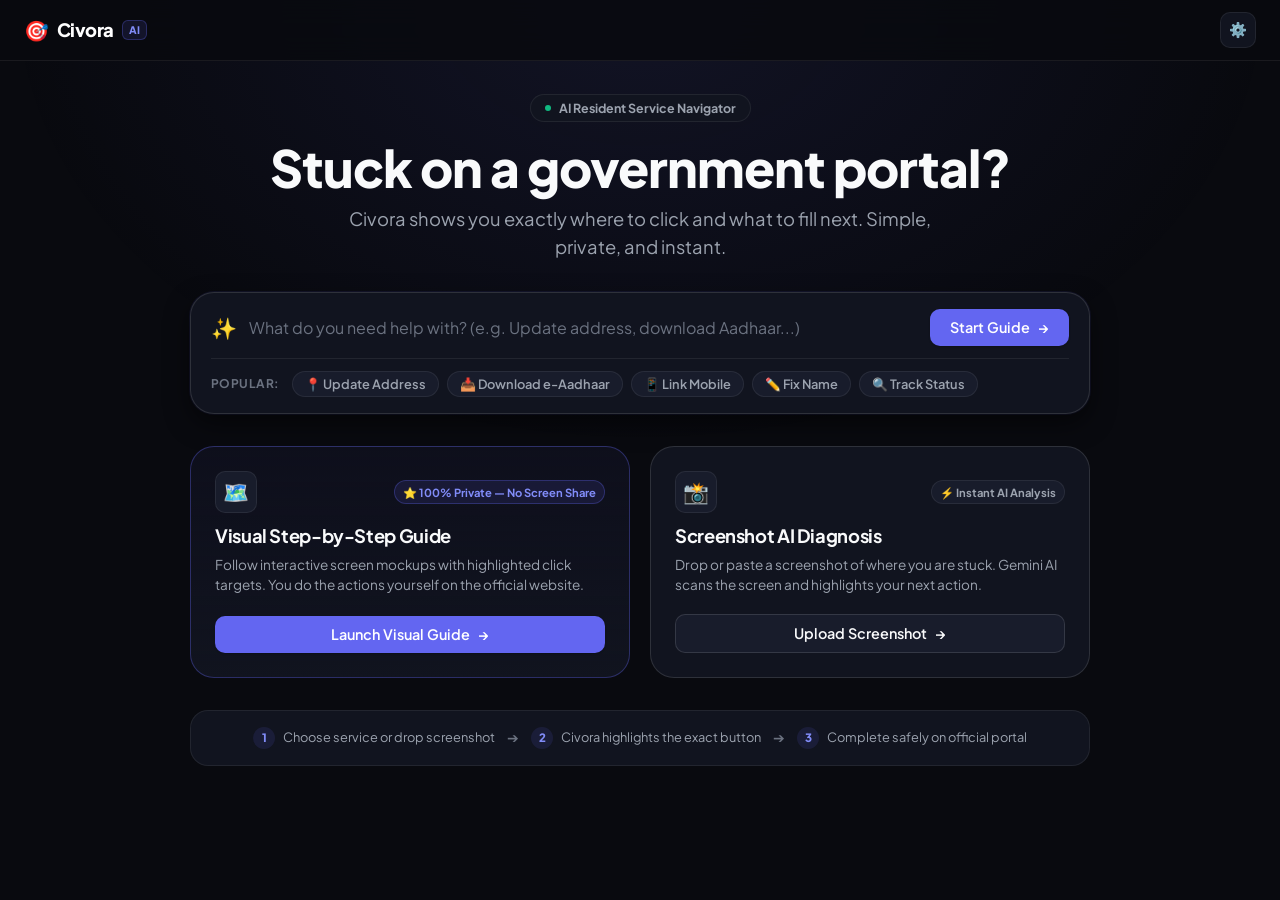
==== index.html @ c3252b47 "feat: Implement action-first AI home experience with zero-scroll launch, prompt search bar, and 3-se" ====
<!DOCTYPE html>
<html lang="en">
<head>
  <meta charset="UTF-8">
  <meta name="viewport" content="width=device-width, initial-scale=1.0, maximum-scale=1.0, user-scalable=no">
  <meta name="description" content="Civora AI — Modern AI assistant that guides you through government portals step-by-step with interactive visual guides and screenshot analysis.">
  <meta name="theme-color" content="#0B0D13">
  <title>Civora AI — Resident Service Navigator</title>
  <link rel="stylesheet" href="index.css">
  <link rel="icon" href="data:image/svg+xml,<svg xmlns='http://www.w3.org/2000/svg' viewBox='0 0 100 100'><text y='.9em' font-size='90'>🎯</text></svg>">
  <link rel="preconnect" href="https://fonts.googleapis.com">
  <link rel="preconnect" href="https://fonts.gstatic.com" crossorigin>
  <link href="https://fonts.googleapis.com/css2?family=Plus+Jakarta+Sans:wght@400;500;600;700;800&family=JetBrains+Mono:wght@400;500&display=swap" rel="stylesheet">
</head>
<body>

  <!-- ===== APP HEADER ===== -->
  <header class="app-header" id="appHeader">
    <div class="header-inner">
      <div class="logo" id="logoHome" style="cursor: pointer;">
        <div class="logo-icon">🎯</div>
        <span class="logo-text">Civora</span>
        <span class="logo-badge">AI</span>
      </div>

      <div class="header-actions">
        <div class="privacy-badge" id="privacyBadge">
          <span class="badge-dot"></span>
          <span>100% Private</span>
        </div>
        <button class="btn btn-ghost btn-sm" id="btnBackToModes" style="display: none;">
          <span>←</span>
          <span class="btn-label">Back</span>
        </button>
        <button class="btn btn-ghost btn-icon" id="btnSettings" title="API Settings">
          ⚙️
        </button>
      </div>
    </div>
  </header>

  <!-- ===== MAIN CONTAINER ===== -->
  <main class="app-main">

    <!-- ===== LANDING / HOME VIEW (Action-Oriented AI Interface) ===== -->
    <section class="landing-section" id="landingSection">
      <div class="hero-container">
        
        <!-- Immediate 3-Second Headline -->
        <div class="hero-badge">
          <span class="badge-dot"></span>
          <span>AI Resident Service Navigator</span>
        </div>

        <h1 class="hero-title">
          Stuck on a government portal?
        </h1>

        <p class="hero-subtitle">
          Civora shows you exactly where to click and what to fill next. Simple, private, and instant.
        </p>

        <!-- Intelligent AI Action Bar -->
        <div class="ai-prompt-box">
          <div class="prompt-input-wrapper">
            <span class="prompt-icon">✨</span>
            <input type="text" id="aiServiceSearchInput" class="ai-search-input" 
                   placeholder="What do you need help with? (e.g. Update address, download Aadhaar...)"
                   autocomplete="off">
            <button class="btn btn-primary" id="btnLaunchSearchGuide">
              <span>Start Guide</span>
              <span>→</span>
            </button>
          </div>

          <!-- Quick Service Chips -->
          <div class="prompt-quick-chips">
            <span class="chips-label">Popular:</span>
            <button class="service-chip" data-workflow="update-address">📍 Update Address</button>
            <button class="service-chip" data-workflow="download-aadhaar">📥 Download e-Aadhaar</button>
            <button class="service-chip" data-workflow="update-mobile">📱 Link Mobile</button>
            <button class="service-chip" data-workflow="update-name">✏️ Fix Name</button>
            <button class="service-chip" data-workflow="check-status">🔍 Track Status</button>
          </div>
        </div>

        <!-- Primary Action Cards (Above The Fold) -->
        <div class="mode-launch-grid">
          <!-- Action 1: Visual Interactive Walkthrough -->
          <div class="mode-card-v1 primary-mode" id="cardVisualMode">
            <div class="mode-card-header">
              <div class="mode-icon-v1">🗺️</div>
              <span class="tag-badge recommended">⭐ 100% Private — No Screen Share</span>
            </div>
            <h3>Visual Step-by-Step Guide</h3>
            <p>
              Follow interactive screen mockups with highlighted click targets. You do the actions yourself on the official website.
            </p>
            <button class="btn btn-primary btn-block">
              <span>Launch Visual Guide</span>
              <span>→</span>
            </button>
          </div>

          <!-- Action 2: Screenshot AI Diagnosis -->
          <div class="mode-card-v1" id="cardScreenshotMode">
            <div class="mode-card-header">
              <div class="mode-icon-v1">📸</div>
              <span class="tag-badge">⚡ Instant AI Analysis</span>
            </div>
            <h3>Screenshot AI Diagnosis</h3>
            <p>
              Drop or paste a screenshot of where you are stuck. Gemini AI scans the screen and highlights your next action.
            </p>
            <button class="btn btn-secondary btn-block">
              <span>Upload Screenshot</span>
              <span>→</span>
            </button>
          </div>
        </div>

        <!-- How Civora Works (3-Second Mental Model) -->
        <div class="mental-model-row">
          <div class="model-step">
            <span class="model-num">1</span>
            <span>Choose service or drop screenshot</span>
          </div>
          <span class="model-arrow">➔</span>
          <div class="model-step">
            <span class="model-num">2</span>
            <span>Civora highlights the exact button</span>
          </div>
          <span class="model-arrow">➔</span>
          <div class="model-step">
            <span class="model-num">3</span>
            <span>Complete safely on official portal</span>
          </div>
        </div>

      </div>
    </section>

    <!-- ===== MODE SELECTION (FALLBACK / ALTERNATIVE VIEW) ===== -->
    <section class="mode-selection" id="modeSelection">
      <div class="section-container">
        <div class="section-header">
          <h2>Choose Guidance Mode</h2>
          <p>Select how you want Civora to assist you</p>
        </div>
        <div class="mode-launch-grid">
          <div class="mode-card-v1 primary-mode" id="cardVisualModeAlt">
            <div class="mode-card-header">
              <div class="mode-icon-v1">🗺️</div>
              <span class="tag-badge recommended">⭐ 100% Private</span>
            </div>
            <h3>Visual Step-by-Step Guide</h3>
            <p>Simulated screens showing exact click locations. 100% private with zero browser permissions.</p>
            <button class="btn btn-primary btn-block">Start Visual Guide →</button>
          </div>
          <div class="mode-card-v1" id="cardScreenshotModeAlt">
            <div class="mode-card-header">
              <div class="mode-icon-v1">📸</div>
              <span class="tag-badge">⚡ AI Powered</span>
            </div>
            <h3>Screenshot Guide</h3>
            <p>Upload a screenshot and get instant AI directions.</p>
            <button class="btn btn-secondary btn-block">Upload Screenshot →</button>
          </div>
        </div>
      </div>
    </section>

    <!-- ===== VISUAL GUIDE WORKSPACE (100% Private, Zero Permissions) ===== -->
    <section class="workspace visual-workspace" id="visualModeWorkspace">
      <div class="workspace-container">
        
        <!-- Top Toolbar -->
        <div class="workspace-toolbar">
          <div class="toolbar-left">
            <h2 class="workspace-title" id="visualPanelTitle">Aadhaar Address Update</h2>
            <span class="step-pill" id="visualStepBadge">Step 1 of 5</span>
          </div>
          <div class="toolbar-right">
            <a href="https://myaadhaar.uidai.gov.in" target="_blank" rel="noopener" class="btn btn-sm btn-ghost" id="btnOpenOfficialPortal">
              <span>🌐</span>
              <span>Open Portal in New Tab</span>
              <span>↗</span>
            </a>
            <button class="btn btn-sm btn-secondary" id="btnPopoutVisualGuide" title="Open floating side-by-side window">
              <span>🪟</span>
              <span>Floating Popup</span>
            </button>
          </div>
        </div>

        <!-- Main Workspace Grid -->
        <div class="visual-grid">
          <!-- Left: High-Contrast Visual Screen Mockup -->
          <div class="mockup-container-card">
            <div class="mockup-header-bar">
              <span class="browser-dot red"></span>
              <span class="browser-dot yellow"></span>
              <span class="browser-dot green"></span>
              <span class="mockup-url" id="mockupUrlText">myaadhaar.uidai.gov.in</span>
            </div>
            <div class="mockup-viewport" id="visualMockupContainer">
              <!-- Populated dynamically by MockupRenderer -->
            </div>
          </div>

          <!-- Right: Action Card & Step Checklist -->
          <div class="control-sidebar">
            <div class="action-card-v1">
              <div class="action-card-header">
                <span class="action-tag">ACTION REQUIRED</span>
                <span class="step-time" id="visualTimeBadge">~5 min</span>
              </div>

              <h3 class="action-title" id="visualStepTitle">Landing on Portal</h3>
              <p class="action-desc" id="visualStepDesc">Follow the highlighted button on the simulated screen.</p>

              <div class="instruction-box-v1">
                <div class="instruction-icon-v1" id="visualActionIcon">👆</div>
                <div class="instruction-body">
                  <span class="instruction-caption">What to do on official portal:</span>
                  <div class="instruction-text-v1" id="visualInstructionText">Click on "Update Address"</div>
                </div>
              </div>

              <div class="tip-box-v1" id="visualTipBox">
                <span class="tip-icon">💡</span>
                <span id="visualTipText">Accepted proof documents include Passport, Electricity bill, or Bank Passbook.</span>
              </div>

              <!-- Navigation Controls -->
              <div class="nav-button-row">
                <button class="btn btn-ghost" id="btnVisualPrevStep" style="flex: 1;">
                  <span>←</span>
                  <span>Previous</span>
                </button>
                <button class="btn btn-primary" id="btnVisualNextStep" style="flex: 1.5;">
                  <span>Next Step</span>
                  <span>→</span>
                </button>
              </div>
            </div>

            <!-- Steps Checklist -->
            <div class="steps-progress-card">
              <div class="progress-bar-container">
                <div class="progress-bar-track">
                  <div class="progress-bar-fill" id="visualProgressFill" style="width: 20%;"></div>
                </div>
                <span class="progress-percent" id="visualProgressPercent">20%</span>
              </div>
              <ul class="steps-checklist" id="visualStepList">
                <!-- Populated dynamically -->
              </ul>
            </div>
          </div>
        </div>
      </div>
    </section>

    <!-- ===== SCREENSHOT MODE WORKSPACE ===== -->
    <section class="workspace" id="screenshotModeWorkspace">
      <div class="workspace-container">
        <div class="workspace-toolbar">
          <div class="toolbar-left">
            <h2 class="workspace-title">Screenshot AI Guide</h2>
            <span class="step-pill">Gemini 3.6 Vision</span>
          </div>
          <div class="toolbar-right">
            <button class="btn btn-sm btn-ghost" id="btnNewScreenshot" style="display: none;">
              📸 Upload Another
            </button>
          </div>
        </div>

        <div class="screenshot-grid">
          <!-- Left: Screen / Upload Area -->
          <div class="screenshot-display-card">
            <div class="upload-zone" id="ssUploadZone">
              <div class="upload-area" id="ssUploadArea">
                <div class="upload-icon-v1">📸</div>
                <h3>Drop your screenshot here</h3>
                <p>Drag and drop an image, or click to browse.<br>You can also press <kbd>Ctrl+V</kbd> to paste directly.</p>
                <button class="btn btn-secondary btn-sm" style="margin-top: var(--space-3);">
                  Select File from Computer
                </button>
              </div>
            </div>

            <!-- Uploaded preview -->
            <img class="screen-image" id="ssScreenImage" alt="Uploaded screenshot">

            <!-- Analyzing overlay -->
            <div class="analyzing-overlay" id="ssAnalyzing">
              <div class="analyzing-content">
                <div class="spinner-clean"></div>
                <div class="analyzing-text">AI is analyzing your screen...</div>
              </div>
            </div>

            <div class="screenshot-action-footer" id="ssActions" style="display: none;">
              <button class="btn btn-primary" id="btnReanalyze">
                <span>🔍</span>
                <span>Analyze Again</span>
              </button>
              <button class="btn btn-ghost" id="btnClearScreenshot">
                <span>🗑️</span>
                <span>Clear Image</span>
              </button>
            </div>
          </div>

          <!-- Right: AI Guidance Output -->
          <div class="control-sidebar">
            <div class="action-card-v1" id="ssGuidanceCard">
              <div class="empty-guidance">
                <div class="empty-icon-v1">🎯</div>
                <h4>Waiting for screenshot</h4>
                <p>Upload or paste an image from the portal to receive instant directions.</p>
              </div>
            </div>
          </div>
        </div>
      </div>
    </section>

    <!-- ===== LIVE MODE (POWER USER WORKSPACE) ===== -->
    <section class="workspace" id="liveModeWorkspace">
      <div class="workspace-container">
        <div class="workspace-toolbar">
          <div class="toolbar-left">
            <span class="status-dot active"></span>
            <h2 class="workspace-title">Live Screen Sharing</h2>
          </div>
          <div class="toolbar-right">
            <button class="btn btn-sm btn-ghost" id="btnAnalyzeNow">🔍 Analyze Frame</button>
            <button class="btn btn-sm btn-danger" id="btnStopCapture">🛑 Stop</button>
          </div>
        </div>
        <div class="live-screen-container">
          <canvas class="live-canvas-full" id="liveCanvas"></canvas>
          <div class="live-placeholder-full" id="livePlaceholder">
            <div class="placeholder-content">
              <div class="placeholder-icon-lg">📱</div>
              <h2>Share your screen to begin</h2>
              <p>Civora will track your progress on the government portal in real time.</p>
              <button class="btn btn-primary btn-lg" id="btnStartCapture">
                <span>Share Screen</span>
              </button>
            </div>
          </div>
        </div>
      </div>
    </section>

  </main>

  <!-- ===== SETTINGS MODAL ===== -->
  <div class="modal-overlay" id="settingsModal">
    <div class="modal-clean">
      <div class="modal-header">
        <h3>⚙️ Settings</h3>
        <button class="modal-close" id="btnCloseSettings">✕</button>
      </div>
      <div class="modal-body">
        <div class="settings-group">
          <label class="settings-label" for="apiKeyInput">Gemini API Key</label>
          <input type="password" class="settings-input" id="apiKeyInput" 
                 placeholder="Enter Google Gemini API key" 
                 autocomplete="off">
          <p class="settings-hint">
            Stored locally in your browser. Get a free API key from <a href="https://aistudio.google.com/apikey" target="_blank" rel="noopener">Google AI Studio</a>.
          </p>
        </div>
        <div class="settings-group">
          <label class="settings-label">Privacy & Data Handling</label>
          <p class="settings-hint">
            Civora operates on a privacy-first architecture. All visual mockups and guides run 100% client-side with zero data transmission.
          </p>
        </div>
      </div>
      <div class="modal-footer">
        <button class="btn btn-ghost" id="btnCancelSettings">Cancel</button>
        <button class="btn btn-primary" id="btnSaveSettings">Save Settings</button>
      </div>
    </div>
  </div>

  <!-- ===== CONSENT MODAL ===== -->
  <div class="modal-overlay" id="consentModal">
    <div class="modal-clean">
      <div class="modal-header">
        <h3>🔒 Screen Sharing Permission</h3>
        <button class="modal-close" id="btnCloseConsent">✕</button>
      </div>
      <div class="modal-body" id="consentModalBody"></div>
      <div class="modal-footer">
        <button class="btn btn-ghost" id="btnDenyConsent">Cancel</button>
        <button class="btn btn-primary" id="btnGrantConsent">I Understand, Continue</button>
      </div>
    </div>
  </div>

  <!-- Toast Notification Container -->
  <div class="toast-container" id="toastContainer"></div>

  <!-- Hidden File Input -->
  <input type="file" id="fileInput" accept="image/*" style="display: none;">

  <script type="module" src="app.js"></script>
</body>
</html>
---- index.css ----
/* ============================================================
   CIVORA AI — V1 CLEAN MODERN DESIGN SYSTEM
   Professional, fast, lightweight & mobile-optimized
   ============================================================ */

:root {
  /* Colors */
  --bg-app: #090A0F;
  --bg-surface: #11141F;
  --bg-surface-elevated: #181C2B;
  --bg-surface-hover: #1E2337;
  
  --border-subtle: rgba(255, 255, 255, 0.07);
  --border-default: rgba(255, 255, 255, 0.12);
  --border-strong: rgba(255, 255, 255, 0.2);

  --primary: #6366F1;
  --primary-hover: #4F46E5;
  --primary-light: #818CF8;
  --primary-subtle: rgba(99, 102, 241, 0.12);

  --accent: #38BDF8;
  --accent-subtle: rgba(56, 189, 248, 0.12);

  --success: #10B981;
  --success-subtle: rgba(16, 185, 129, 0.12);
  --warning: #F59E0B;
  --danger: #EF4444;

  --text-primary: #F9FAFB;
  --text-secondary: #9CA3AF;
  --text-tertiary: #6B7280;

  /* Typography */
  --font-sans: 'Plus Jakarta Sans', -apple-system, BlinkMacSystemFont, 'Segoe UI', Roboto, sans-serif;
  --font-mono: 'JetBrains Mono', monospace;

  /* Spacing */
  --space-1: 0.25rem;
  --space-2: 0.5rem;
  --space-3: 0.75rem;
  --space-4: 1rem;
  --space-5: 1.25rem;
  --space-6: 1.5rem;
  --space-8: 2rem;
  --space-10: 2.5rem;
  --space-12: 3rem;
  --space-16: 4rem;

  /* Radii */
  --radius-sm: 6px;
  --radius-md: 10px;
  --radius-lg: 14px;
  --radius-xl: 18px;
  --radius-2xl: 24px;
  --radius-full: 9999px;

  /* Shadows */
  --shadow-sm: 0 1px 2px rgba(0, 0, 0, 0.3);
  --shadow-md: 0 4px 12px rgba(0, 0, 0, 0.4);
  --shadow-lg: 0 10px 25px rgba(0, 0, 0, 0.5);
  --shadow-xl: 0 20px 40px rgba(0, 0, 0, 0.6);

  /* Transitions */
  --transition-fast: 0.15s ease;
  --transition-base: 0.2s cubic-bezier(0.2, 0.8, 0.2, 1);
}

/* Base Reset */
*, *::before, *::after {
  margin: 0;
  padding: 0;
  box-sizing: border-box;
}

html {
  font-size: 16px;
  scroll-behavior: smooth;
  background-color: var(--bg-app);
}

body {
  font-family: var(--font-sans);
  background-color: var(--bg-app);
  color: var(--text-primary);
  line-height: 1.5;
  -webkit-font-smoothing: antialiased;
  min-height: 100vh;
  display: flex;
  flex-direction: column;
  overflow-x: hidden;
}

/* Subtle background illumination (non-intrusive) */
body::before {
  content: '';
  position: fixed;
  top: 0;
  left: 50%;
  transform: translateX(-50%);
  width: 100vw;
  height: 450px;
  background: radial-gradient(ellipse at 50% 0%, rgba(99, 102, 241, 0.1) 0%, transparent 70%);
  pointer-events: none;
  z-index: 0;
}

/* Typography Utilities */
h1, h2, h3, h4 {
  font-weight: 700;
  color: var(--text-primary);
  line-height: 1.2;
  letter-spacing: -0.02em;
}

.gradient-text {
  background: linear-gradient(135deg, #FFFFFF 0%, #A5B4FC 100%);
  -webkit-background-clip: text;
  -webkit-text-fill-color: transparent;
}

/* ===== APP HEADER ===== */
.app-header {
  position: sticky;
  top: 0;
  z-index: 100;
  background: rgba(9, 10, 15, 0.85);
  backdrop-filter: blur(16px);
  -webkit-backdrop-filter: blur(16px);
  border-bottom: 1px solid var(--border-subtle);
  padding: var(--space-3) var(--space-6);
}

.header-inner {
  max-width: 1300px;
  margin: 0 auto;
  display: flex;
  align-items: center;
  justify-content: space-between;
}

.logo {
  display: flex;
  align-items: center;
  gap: var(--space-2);
  user-select: none;
}

.logo-icon {
  font-size: 1.25rem;
}

.logo-text {
  font-size: 1.15rem;
  font-weight: 800;
  letter-spacing: -0.03em;
  color: #FFFFFF;
}

.logo-badge {
  font-size: 0.65rem;
  font-weight: 800;
  background: var(--primary-subtle);
  color: var(--primary-light);
  border: 1px solid rgba(99, 102, 241, 0.3);
  padding: 1px 6px;
  border-radius: var(--radius-sm);
  text-transform: uppercase;
}

.header-actions {
  display: flex;
  align-items: center;
  gap: var(--space-3);
}

.privacy-badge {
  display: inline-flex;
  align-items: center;
  gap: 6px;
  font-size: 0.75rem;
  font-weight: 600;
  color: var(--text-secondary);
  background: var(--bg-surface);
  border: 1px solid var(--border-subtle);
  padding: 4px 10px;
  border-radius: var(--radius-full);
}

.badge-dot {
  width: 6px;
  height: 6px;
  border-radius: 50%;
  background: var(--success);
}

/* ===== BUTTONS ===== */
.btn {
  display: inline-flex;
  align-items: center;
  justify-content: center;
  gap: var(--space-2);
  padding: 0.6rem 1.25rem;
  border-radius: var(--radius-md);
  font-family: var(--font-sans);
  font-size: 0.9rem;
  font-weight: 600;
  cursor: pointer;
  border: none;
  transition: all var(--transition-fast);
  text-decoration: none;
  line-height: 1.2;
}

.btn-primary {
  background: var(--primary);
  color: #FFFFFF;
  box-shadow: 0 1px 2px rgba(0,0,0,0.2);
}

.btn-primary:hover {
  background: var(--primary-hover);
  transform: translateY(-1px);
}

.btn-secondary {
  background: var(--bg-surface-elevated);
  border: 1px solid var(--border-default);
  color: var(--text-primary);
}

.btn-secondary:hover {
  background: var(--bg-surface-hover);
  border-color: var(--border-strong);
}

.btn-ghost {
  background: transparent;
  color: var(--text-secondary);
  border: 1px solid transparent;
}

.btn-ghost:hover {
  background: var(--bg-surface);
  color: var(--text-primary);
  border-color: var(--border-subtle);
}

.btn-sm {
  padding: 0.4rem 0.85rem;
  font-size: 0.8rem;
}

.btn-lg {
  padding: 0.85rem 1.75rem;
  font-size: 1rem;
  border-radius: var(--radius-lg);
}

.btn-block {
  width: 100%;
}

.btn-icon {
  width: 36px;
  height: 36px;
  padding: 0;
  border-radius: var(--radius-md);
  background: var(--bg-surface);
  border: 1px solid var(--border-subtle);
}

/* ===== MAIN CONTAINER ===== */
.app-main {
  flex: 1;
  position: relative;
  z-index: 1;
}

/* ===== LANDING SECTION (ACTION-FIRST AI INTERFACE) ===== */
.landing-section {
  padding: var(--space-8) var(--space-6) var(--space-12);
}

.hero-container {
  max-width: 900px;
  margin: 0 auto;
  text-align: center;
}

.hero-badge {
  display: inline-flex;
  align-items: center;
  gap: var(--space-2);
  padding: 4px 14px;
  background: var(--bg-surface);
  border: 1px solid var(--border-subtle);
  border-radius: var(--radius-full);
  font-size: 0.78rem;
  font-weight: 700;
  color: var(--text-secondary);
  margin-bottom: var(--space-4);
}

.hero-title {
  font-size: clamp(2rem, 4.5vw, 3.2rem);
  font-weight: 800;
  line-height: 1.15;
  margin-bottom: var(--space-2);
}

.hero-subtitle {
  font-size: clamp(0.95rem, 1.6vw, 1.15rem);
  color: var(--text-secondary);
  max-width: 620px;
  margin: 0 auto var(--space-8);
  line-height: 1.5;
}

/* ===== AI PROMPT / ACTION SEARCH BAR ===== */
.ai-prompt-box {
  background: var(--bg-surface);
  border: 1px solid var(--border-default);
  border-radius: var(--radius-2xl);
  padding: var(--space-4) var(--space-5);
  margin-bottom: var(--space-8);
  box-shadow: var(--shadow-lg), 0 0 0 1px rgba(99, 102, 241, 0.1);
  text-align: left;
  transition: all var(--transition-fast);
}

.ai-prompt-box:focus-within {
  border-color: var(--primary);
  box-shadow: var(--shadow-lg), 0 0 0 3px rgba(99, 102, 241, 0.2);
}

.prompt-input-wrapper {
  display: flex;
  align-items: center;
  gap: var(--space-3);
  padding-bottom: var(--space-3);
  border-bottom: 1px solid var(--border-subtle);
}

.prompt-icon {
  font-size: 1.3rem;
}

.ai-search-input {
  flex: 1;
  background: transparent;
  border: none;
  color: var(--text-primary);
  font-family: var(--font-sans);
  font-size: 1rem;
  font-weight: 500;
  outline: none;
}

.ai-search-input::placeholder {
  color: var(--text-tertiary);
  font-weight: 400;
}

.prompt-quick-chips {
  display: flex;
  align-items: center;
  gap: var(--space-2);
  flex-wrap: wrap;
  padding-top: var(--space-3);
}

.chips-label {
  font-size: 0.75rem;
  font-weight: 700;
  color: var(--text-tertiary);
  text-transform: uppercase;
  letter-spacing: 0.04em;
  margin-right: 4px;
}

.service-chip {
  background: var(--bg-surface-elevated);
  border: 1px solid var(--border-subtle);
  border-radius: var(--radius-full);
  color: var(--text-secondary);
  font-family: var(--font-sans);
  font-size: 0.8rem;
  font-weight: 600;
  padding: 4px 12px;
  cursor: pointer;
  transition: all var(--transition-fast);
}

.service-chip:hover {
  background: var(--bg-surface-hover);
  border-color: var(--border-strong);
  color: var(--text-primary);
  transform: translateY(-1px);
}

/* Primary Action Cards */
.mode-launch-grid {
  display: grid;
  grid-template-columns: repeat(auto-fit, minmax(300px, 1fr));
  gap: var(--space-5);
  text-align: left;
  margin-bottom: var(--space-8);
}

.mode-card-v1 {
  background: var(--bg-surface);
  border: 1px solid var(--border-default);
  border-radius: var(--radius-2xl);
  padding: var(--space-6);
  display: flex;
  flex-direction: column;
  transition: all var(--transition-base);
}

.mode-card-v1:hover {
  background: var(--bg-surface-elevated);
  border-color: var(--border-strong);
  transform: translateY(-2px);
  box-shadow: var(--shadow-lg);
}

.mode-card-v1.primary-mode {
  border-color: rgba(99, 102, 241, 0.35);
  background: linear-gradient(180deg, rgba(99, 102, 241, 0.06) 0%, var(--bg-surface) 100%);
}

.mode-card-v1.primary-mode:hover {
  border-color: var(--primary);
}

.mode-card-header {
  display: flex;
  align-items: center;
  justify-content: space-between;
  margin-bottom: var(--space-3);
}

.mode-icon-v1 {
  width: 42px;
  height: 42px;
  border-radius: var(--radius-md);
  background: var(--bg-surface-elevated);
  border: 1px solid var(--border-subtle);
  display: flex;
  align-items: center;
  justify-content: center;
  font-size: 1.3rem;
}

.tag-badge {
  font-size: 0.7rem;
  font-weight: 700;
  padding: 3px 8px;
  border-radius: var(--radius-full);
  background: var(--bg-surface-elevated);
  border: 1px solid var(--border-subtle);
  color: var(--text-secondary);
}

.tag-badge.recommended {
  background: var(--primary-subtle);
  border-color: rgba(99, 102, 241, 0.3);
  color: var(--primary-light);
}

.mode-card-v1 h3 {
  font-size: 1.15rem;
  margin-bottom: var(--space-2);
}

.mode-card-v1 p {
  font-size: 0.85rem;
  color: var(--text-secondary);
  line-height: 1.45;
  margin-bottom: var(--space-5);
  flex: 1;
}

/* 3-Second Mental Model Row */
.mental-model-row {
  display: flex;
  align-items: center;
  justify-content: center;
  gap: var(--space-3);
  padding: var(--space-4) var(--space-6);
  background: var(--bg-surface);
  border: 1px solid var(--border-subtle);
  border-radius: var(--radius-xl);
  font-size: 0.8rem;
  color: var(--text-secondary);
  flex-wrap: wrap;
}

.model-step {
  display: flex;
  align-items: center;
  gap: 8px;
}

.model-num {
  width: 22px;
  height: 22px;
  border-radius: 50%;
  background: var(--primary-subtle);
  color: var(--primary-light);
  font-weight: 800;
  font-size: 0.72rem;
  display: flex;
  align-items: center;
  justify-content: center;
}

.model-arrow {
  color: var(--text-tertiary);
  font-size: 0.85rem;
}
  font-weight: 600;
  padding: 6px 14px;
  cursor: pointer;
  transition: all var(--transition-fast);
}

.service-chip:hover {
  background: var(--bg-surface-hover);
  border-color: var(--border-strong);
  color: var(--text-primary);
  transform: translateY(-1px);
}

/* Simple 3-Step Flow */
.simple-steps-banner {
  display: flex;
  align-items: center;
  justify-content: center;
  gap: var(--space-6);
  padding: var(--space-6) var(--space-8);
  background: var(--bg-surface);
  border: 1px solid var(--border-subtle);
  border-radius: var(--radius-xl);
  max-width: 820px;
  margin: 0 auto;
}

.step-item-simple {
  display: flex;
  align-items: center;
  gap: var(--space-3);
  text-align: left;
}

.step-num-simple {
  width: 28px;
  height: 28px;
  border-radius: 50%;
  background: var(--primary-subtle);
  color: var(--primary-light);
  font-weight: 800;
  font-size: 0.8rem;
  display: flex;
  align-items: center;
  justify-content: center;
}

.step-item-simple strong {
  display: block;
  font-size: 0.85rem;
  color: var(--text-primary);
}

.step-item-simple p {
  font-size: 0.75rem;
  color: var(--text-tertiary);
}

.step-arrow-simple {
  color: var(--text-tertiary);
  font-size: 1rem;
}

/* ===== MODE SELECTION SECTION ===== */
.mode-selection {
  display: none;
  padding: var(--space-8) var(--space-6) var(--space-16);
}

.mode-selection.active {
  display: block;
}

.section-container {
  max-width: 960px;
  margin: 0 auto;
}

.section-header {
  text-align: center;
  margin-bottom: var(--space-8);
}

/* ===== WORKSPACES ===== */
.workspace {
  display: none;
  padding: var(--space-6);
  min-height: calc(100vh - 70px);
}

.workspace.active {
  display: block;
}

.workspace-container {
  max-width: 1400px;
  margin: 0 auto;
}

/* Workspace Toolbar */
.workspace-toolbar {
  display: flex;
  align-items: center;
  justify-content: space-between;
  padding: var(--space-4) var(--space-6);
  background: var(--bg-surface);
  border: 1px solid var(--border-default);
  border-radius: var(--radius-xl);
  margin-bottom: var(--space-6);
}

.toolbar-left {
  display: flex;
  align-items: center;
  gap: var(--space-3);
}

.workspace-title {
  font-size: 1.15rem;
  font-weight: 700;
}

.step-pill {
  font-size: 0.75rem;
  font-weight: 700;
  padding: 3px 10px;
  background: var(--primary-subtle);
  color: var(--primary-light);
  border-radius: var(--radius-full);
}

.toolbar-right {
  display: flex;
  align-items: center;
  gap: var(--space-2);
}

/* Visual Guide Grid */
.visual-grid, .screenshot-grid {
  display: grid;
  grid-template-columns: 1fr 380px;
  gap: var(--space-6);
  align-items: start;
}

/* Simulated Browser Card */
.mockup-container-card {
  background: var(--bg-surface);
  border: 1px solid var(--border-default);
  border-radius: var(--radius-2xl);
  overflow: hidden;
  box-shadow: var(--shadow-lg);
}

.mockup-header-bar {
  display: flex;
  align-items: center;
  gap: 8px;
  padding: 10px 16px;
  background: #06070B;
  border-bottom: 1px solid var(--border-subtle);
}

.browser-dot {
  width: 10px;
  height: 10px;
  border-radius: 50%;
}

.browser-dot.red { background: #FF5F56; }
.browser-dot.yellow { background: #FFBD2E; }
.browser-dot.green { background: #27C93F; }

.mockup-url {
  font-family: var(--font-mono);
  font-size: 0.75rem;
  color: var(--text-tertiary);
  margin-left: 8px;
}

.mockup-viewport {
  padding: var(--space-6);
  min-height: 480px;
  background: #FAFAFD;
  color: #111827;
}

/* Control Sidebar */
.control-sidebar {
  display: flex;
  flex-direction: column;
  gap: var(--space-4);
}

.action-card-v1 {
  background: var(--bg-surface);
  border: 1px solid var(--border-default);
  border-radius: var(--radius-2xl);
  padding: var(--space-6);
}

.action-card-header {
  display: flex;
  align-items: center;
  justify-content: space-between;
  margin-bottom: var(--space-3);
}

.action-tag {
  font-size: 0.7rem;
  font-weight: 800;
  color: var(--primary-light);
  letter-spacing: 0.05em;
}

.step-time {
  font-size: 0.75rem;
  color: var(--text-tertiary);
}

.action-title {
  font-size: 1.25rem;
  font-weight: 800;
  margin-bottom: var(--space-1);
}

.action-desc {
  font-size: 0.85rem;
  color: var(--text-secondary);
  line-height: 1.5;
  margin-bottom: var(--space-5);
}

.instruction-box-v1 {
  display: flex;
  align-items: flex-start;
  gap: var(--space-3);
  padding: var(--space-4);
  background: var(--primary-subtle);
  border: 1px solid rgba(99, 102, 241, 0.25);
  border-radius: var(--radius-lg);
  margin-bottom: var(--space-4);
}

.instruction-icon-v1 {
  font-size: 1.4rem;
  flex-shrink: 0;
}

.instruction-caption {
  font-size: 0.7rem;
  font-weight: 700;
  color: var(--primary-light);
  text-transform: uppercase;
  display: block;
}

.instruction-text-v1 {
  font-size: 0.95rem;
  font-weight: 700;
  color: var(--text-primary);
  line-height: 1.4;
}

.tip-box-v1 {
  display: flex;
  align-items: flex-start;
  gap: 8px;
  padding: 10px 12px;
  background: var(--bg-surface-elevated);
  border-radius: var(--radius-md);
  font-size: 0.8rem;
  color: var(--text-secondary);
  margin-bottom: var(--space-6);
  line-height: 1.4;
}

.nav-button-row {
  display: flex;
  gap: var(--space-3);
}

/* Steps Checklist */
.steps-progress-card {
  background: var(--bg-surface);
  border: 1px solid var(--border-subtle);
  border-radius: var(--radius-2xl);
  padding: var(--space-6);
}

.progress-bar-container {
  display: flex;
  align-items: center;
  gap: var(--space-3);
  margin-bottom: var(--space-4);
}

.progress-bar-track {
  flex: 1;
  height: 6px;
  background: var(--bg-surface-elevated);
  border-radius: var(--radius-full);
  overflow: hidden;
}

.progress-bar-fill {
  height: 100%;
  background: var(--primary);
  border-radius: var(--radius-full);
  transition: width var(--transition-base);
}

.progress-percent {
  font-size: 0.8rem;
  font-weight: 700;
  font-family: var(--font-mono);
  color: var(--text-secondary);
}

.steps-checklist {
  list-style: none;
  display: flex;
  flex-direction: column;
  gap: 8px;
}

.step-item {
  display: flex;
  align-items: center;
  gap: 10px;
  font-size: 0.85rem;
  color: var(--text-secondary);
  padding: 6px 10px;
  border-radius: var(--radius-md);
  transition: background var(--transition-fast);
}

.step-item:hover {
  background: var(--bg-surface-elevated);
  color: var(--text-primary);
}

.step-item.current {
  background: var(--bg-surface-elevated);
  color: var(--text-primary);
  font-weight: 700;
}

.step-check {
  width: 20px;
  height: 20px;
  border-radius: 50%;
  background: var(--bg-surface-elevated);
  border: 1px solid var(--border-default);
  font-size: 0.7rem;
  font-weight: 700;
  display: flex;
  align-items: center;
  justify-content: center;
}

.step-item.completed .step-check {
  background: var(--success);
  color: white;
  border-color: var(--success);
}

.step-item.current .step-check {
  background: var(--primary);
  color: white;
  border-color: var(--primary);
}

/* ===== SCREENSHOT WORKSPACE ===== */
.screenshot-display-card {
  background: var(--bg-surface);
  border: 1px solid var(--border-default);
  border-radius: var(--radius-2xl);
  overflow: hidden;
  position: relative;
  min-height: 480px;
  display: flex;
  flex-direction: column;
}

.upload-zone {
  flex: 1;
  display: flex;
  align-items: center;
  justify-content: center;
  padding: var(--space-8);
  cursor: pointer;
}

.upload-area {
  width: 100%;
  height: 100%;
  min-height: 380px;
  border: 2px dashed var(--border-default);
  border-radius: var(--radius-xl);
  display: flex;
  flex-direction: column;
  align-items: center;
  justify-content: center;
  gap: var(--space-3);
  text-align: center;
  padding: var(--space-6);
  background: rgba(255, 255, 255, 0.01);
  transition: all var(--transition-fast);
}

.upload-area:hover {
  border-color: var(--primary);
  background: var(--primary-subtle);
}

.upload-icon-v1 {
  font-size: 2.8rem;
  opacity: 0.8;
}

.screen-image {
  width: 100%;
  height: auto;
  max-height: 520px;
  object-fit: contain;
  display: none;
}

.screenshot-action-footer {
  display: flex;
  gap: var(--space-3);
  padding: var(--space-4) var(--space-6);
  background: var(--bg-surface-elevated);
  border-top: 1px solid var(--border-subtle);
}

.empty-guidance {
  text-align: center;
  padding: var(--space-10) var(--space-4);
}

.empty-icon-v1 {
  font-size: 2.5rem;
  margin-bottom: var(--space-3);
  opacity: 0.7;
}

.empty-guidance h4 {
  font-size: 1.1rem;
  margin-bottom: var(--space-1);
}

.empty-guidance p {
  font-size: 0.85rem;
  color: var(--text-secondary);
}

/* Analyzing overlay */
.analyzing-overlay {
  position: absolute;
  inset: 0;
  background: rgba(9, 10, 15, 0.85);
  backdrop-filter: blur(8px);
  display: none;
  align-items: center;
  justify-content: center;
  z-index: 10;
}

.analyzing-overlay.active {
  display: flex;
}

.analyzing-content {
  text-align: center;
}

.spinner-clean {
  width: 36px;
  height: 36px;
  border: 3px solid var(--border-default);
  border-top-color: var(--primary);
  border-radius: 50%;
  animation: spin 0.8s linear infinite;
  margin: 0 auto var(--space-3);
}

.analyzing-text {
  font-size: 0.9rem;
  font-weight: 600;
  color: var(--text-primary);
}

@keyframes spin {
  to { transform: rotate(360deg); }
}

/* ===== LIVE SCREEN WORKSPACE ===== */
.live-screen-container {
  background: #000;
  border: 1px solid var(--border-default);
  border-radius: var(--radius-2xl);
  min-height: 480px;
  position: relative;
  display: flex;
  align-items: center;
  justify-content: center;
  overflow: hidden;
}

.live-placeholder-full {
  text-align: center;
  padding: var(--space-10);
}

.placeholder-icon-lg {
  font-size: 3.5rem;
  margin-bottom: var(--space-4);
}

.live-canvas-full {
  width: 100%;
  height: 100%;
  object-fit: contain;
  display: none;
}

/* ===== MODAL & SETTINGS ===== */
.modal-overlay {
  position: fixed;
  inset: 0;
  background: rgba(0, 0, 0, 0.7);
  backdrop-filter: blur(8px);
  display: none;
  align-items: center;
  justify-content: center;
  padding: var(--space-6);
  z-index: 200;
}

.modal-overlay.active {
  display: flex;
}

.modal-clean {
  background: var(--bg-surface);
  border: 1px solid var(--border-default);
  border-radius: var(--radius-2xl);
  width: 100%;
  max-width: 480px;
  box-shadow: var(--shadow-xl);
  overflow: hidden;
}

.modal-header {
  display: flex;
  align-items: center;
  justify-content: space-between;
  padding: var(--space-5) var(--space-6);
  border-bottom: 1px solid var(--border-subtle);
}

.modal-close {
  background: transparent;
  border: none;
  color: var(--text-secondary);
  font-size: 1.1rem;
  cursor: pointer;
}

.modal-body {
  padding: var(--space-6);
}

.settings-group {
  margin-bottom: var(--space-5);
}

.settings-label {
  display: block;
  font-size: 0.82rem;
  font-weight: 700;
  color: var(--text-primary);
  margin-bottom: var(--space-2);
}

.settings-input {
  width: 100%;
  padding: 0.6rem 0.85rem;
  background: var(--bg-surface-elevated);
  border: 1px solid var(--border-default);
  border-radius: var(--radius-md);
  color: var(--text-primary);
  font-family: var(--font-mono);
  font-size: 0.85rem;
}

.settings-input:focus {
  outline: none;
  border-color: var(--primary);
}

.settings-hint {
  font-size: 0.75rem;
  color: var(--text-tertiary);
  margin-top: 6px;
  line-height: 1.4;
}

.settings-hint a {
  color: var(--primary-light);
  text-decoration: none;
}

.modal-footer {
  display: flex;
  justify-content: flex-end;
  gap: var(--space-3);
  padding: var(--space-4) var(--space-6);
  background: var(--bg-surface-elevated);
  border-top: 1px solid var(--border-subtle);
}

/* Toast Container */
.toast-container {
  position: fixed;
  bottom: var(--space-6);
  right: var(--space-6);
  z-index: 300;
  display: flex;
  flex-direction: column;
  gap: var(--space-2);
}

.toast {
  background: var(--bg-surface-elevated);
  border: 1px solid var(--border-default);
  border-radius: var(--radius-lg);
  padding: var(--space-3) var(--space-5);
  display: flex;
  align-items: center;
  gap: var(--space-3);
  box-shadow: var(--shadow-lg);
  font-size: 0.88rem;
}

.toast.success { border-color: rgba(16, 185, 129, 0.4); }
.toast.error { border-color: rgba(239, 68, 68, 0.4); }

/* ============================================================
   CLEAN HIGH-CONTRAST PORTAL MOCKUP STYLING
   ============================================================ */
.portal-mockup {
  font-family: -apple-system, BlinkMacSystemFont, 'Segoe UI', Roboto, sans-serif;
  color: #111827;
}

.portal-header-bar {
  display: flex;
  align-items: center;
  gap: 12px;
  padding-bottom: 12px;
  border-bottom: 2px solid #E5E7EB;
  margin-bottom: 16px;
}

.portal-emblem {
  font-size: 1.6rem;
}

.portal-brand-text .gov-title {
  display: block;
  font-size: 0.72rem;
  font-weight: 600;
  color: #6B7280;
}

.portal-brand-text .portal-name {
  display: block;
  font-size: 1rem;
  font-weight: 800;
  color: #111827;
}

.portal-login-badge {
  margin-left: auto;
  padding: 6px 14px;
  background: #1E40AF;
  color: white;
  border-radius: 6px;
  font-size: 0.8rem;
  font-weight: 700;
  cursor: pointer;
}

.portal-hero-banner {
  background: linear-gradient(135deg, #1E40AF 0%, #3B82F6 100%);
  color: white;
  padding: 16px 20px;
  border-radius: 10px;
  margin-bottom: 18px;
}

.portal-hero-banner h2 {
  font-size: 1.2rem;
  font-weight: 800;
  margin-bottom: 4px;
  color: white;
}

.portal-hero-banner p {
  font-size: 0.82rem;
  opacity: 0.9;
}

.portal-service-grid {
  display: grid;
  grid-template-columns: repeat(2, 1fr);
  gap: 12px;
}

@media (max-width: 640px) {
  .portal-service-grid {
    grid-template-columns: 1fr;
  }
}

.portal-card {
  background: white;
  border: 1.5px solid #E5E7EB;
  border-radius: 10px;
  padding: 14px;
  position: relative;
  transition: all 0.2s ease;
  cursor: pointer;
}

.portal-card:hover {
  border-color: #93C5FD;
  background: #F8FAFC;
  transform: translateY(-1px);
}

.portal-card .card-icon {
  font-size: 1.4rem;
  margin-bottom: 6px;
}

.portal-card h4 {
  font-size: 0.9rem;
  font-weight: 700;
  color: #111827;
  margin-bottom: 2px;
}

.portal-card p {
  font-size: 0.75rem;
  color: #6B7280;
}

/* TARGET HIGHLIGHT (Crisp & High-Contrast) */
.target-hotspot {
  position: relative;
  outline: 3px solid #6366F1 !important;
  box-shadow: 0 0 0 4px rgba(99, 102, 241, 0.25) !important;
  background: rgba(99, 102, 241, 0.06) !important;
}

.clickable-target {
  cursor: pointer !important;
}

.hotspot-badge {
  position: absolute;
  top: -12px;
  right: 8px;
  background: #4F46E5;
  color: white;
  padding: 3px 8px;
  border-radius: var(--radius-full);
  font-size: 0.7rem;
  font-weight: 800;
  box-shadow: 0 2px 8px rgba(0, 0, 0, 0.2);
  z-index: 10;
}

/* Form View Diagram */
.form-step-nav {
  display: flex;
  gap: 8px;
  margin-bottom: 16px;
}

.form-step-nav .step {
  font-size: 0.75rem;
  font-weight: 600;
  padding: 4px 10px;
  border-radius: 4px;
  background: #E5E7EB;
  color: #4B5563;
}

.form-step-nav .step.active {
  background: #1E40AF;
  color: white;
}

.form-row {
  display: flex;
  gap: 12px;
  margin-bottom: 12px;
}

@media (max-width: 640px) {
  .form-row {
    flex-direction: column;
    gap: 8px;
  }
}

.form-field {
  flex: 1;
}

.form-field label {
  display: block;
  font-size: 0.75rem;
  font-weight: 700;
  color: #374151;
  margin-bottom: 4px;
}

.fake-input {
  background: white;
  border: 1px solid #D1D5DB;
  border-radius: 6px;
  padding: 8px 10px;
  font-size: 0.82rem;
  color: #111827;
}

.fake-input.filled {
  background: #F3F4F6;
}

.fake-placeholder {
  color: #9CA3AF;
}

.form-actions {
  display: flex;
  justify-content: flex-end;
  gap: 10px;
  margin-top: 16px;
}

.portal-btn {
  padding: 8px 16px;
  border-radius: 6px;
  font-size: 0.85rem;
  font-weight: 700;
  border: none;
  cursor: pointer;
  background: #E5E7EB;
  color: #374151;
}

.portal-btn.primary {
  background: #1E40AF;
  color: white;
}

.portal-btn.download-large {
  background: #10B981;
  color: white;
  padding: 12px 22px;
  font-size: 0.95rem;
  border-radius: 8px;
}

/* Upload dropzone */
.upload-dropzone {
  border: 2px dashed #3B82F6;
  border-radius: 10px;
  padding: 20px;
  text-align: center;
  background: #EFF6FF;
  margin-top: 14px;
  position: relative;
}

/* ============================================================
   RESPONSIVE DESIGN (MOBILE-FIRST POLISH)
   ============================================================ */
@media (max-width: 1024px) {
  .visual-grid, .screenshot-grid {
    grid-template-columns: 1fr;
  }

  .control-sidebar {
    order: -1;
  }
}

@media (max-width: 768px) {
  .desktop-only {
    display: none;
  }

  .landing-section {
    padding: var(--space-8) var(--space-4);
  }

  .hero-title {
    font-size: 2.1rem;
  }

  .mode-launch-grid {
    grid-template-columns: 1fr;
  }

  .workspace {
    padding: var(--space-3);
  }

  .workspace-toolbar {
    flex-direction: column;
    align-items: flex-start;
    gap: var(--space-3);
    padding: var(--space-4);
  }

  .toolbar-right {
    width: 100%;
    justify-content: space-between;
  }

  .simple-steps-banner {
    flex-direction: column;
    align-items: flex-start;
    gap: var(--space-4);
  }

  .step-arrow-simple {
    display: none;
  }
}
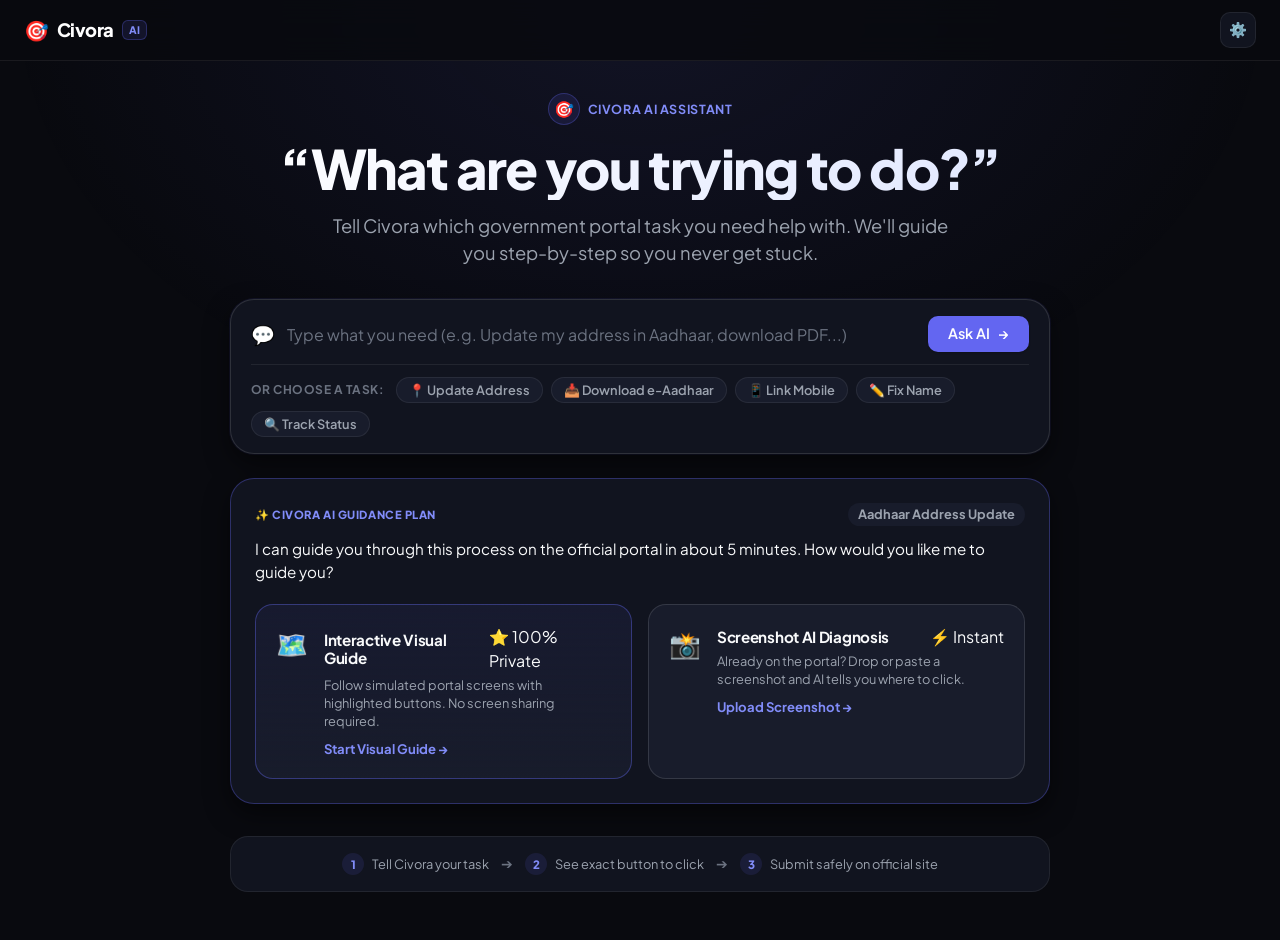
==== commit 64866deb: "feat: Transform home experience into conversational AI Assistant centered on 'What are you trying to" ====
--- a/index.html
+++ b/index.html
@@ -42,40 +42,39 @@
   <!-- ===== MAIN CONTAINER ===== -->
   <main class="app-main">
 
-    <!-- ===== LANDING / HOME VIEW (Action-Oriented AI Interface) ===== -->
+    <!-- ===== LANDING / HOME VIEW (Conversational AI Assistant Interface) ===== -->
     <section class="landing-section" id="landingSection">
-      <div class="hero-container">
+      <div class="assistant-container">
         
-        <!-- Immediate 3-Second Headline -->
-        <div class="hero-badge">
-          <span class="badge-dot"></span>
-          <span>AI Resident Service Navigator</span>
-        </div>
-
-        <h1 class="hero-title">
-          Stuck on a government portal?
+        <div class="assistant-header">
+          <div class="assistant-avatar">🎯</div>
+          <div class="assistant-greeting-badge">Civora AI Assistant</div>
+        </div>
+
+        <h1 class="assistant-main-prompt">
+          “What are you trying to do?”
         </h1>
 
-        <p class="hero-subtitle">
-          Civora shows you exactly where to click and what to fill next. Simple, private, and instant.
+        <p class="assistant-subtitle">
+          Tell Civora which government portal task you need help with. We'll guide you step-by-step so you never get stuck.
         </p>
 
-        <!-- Intelligent AI Action Bar -->
-        <div class="ai-prompt-box">
+        <!-- Intelligent Assistant Prompt Box -->
+        <div class="assistant-prompt-box">
           <div class="prompt-input-wrapper">
-            <span class="prompt-icon">✨</span>
+            <span class="prompt-icon">💬</span>
             <input type="text" id="aiServiceSearchInput" class="ai-search-input" 
-                   placeholder="What do you need help with? (e.g. Update address, download Aadhaar...)"
+                   placeholder="Type what you need (e.g. Update my address in Aadhaar, download PDF...)"
                    autocomplete="off">
             <button class="btn btn-primary" id="btnLaunchSearchGuide">
-              <span>Start Guide</span>
+              <span>Ask AI</span>
               <span>→</span>
             </button>
           </div>
 
-          <!-- Quick Service Chips -->
+          <!-- Quick Service Suggestion Chips -->
           <div class="prompt-quick-chips">
-            <span class="chips-label">Popular:</span>
+            <span class="chips-label">Or choose a task:</span>
             <button class="service-chip" data-workflow="update-address">📍 Update Address</button>
             <button class="service-chip" data-workflow="download-aadhaar">📥 Download e-Aadhaar</button>
             <button class="service-chip" data-workflow="update-mobile">📱 Link Mobile</button>
@@ -84,56 +83,61 @@
           </div>
         </div>
 
-        <!-- Primary Action Cards (Above The Fold) -->
-        <div class="mode-launch-grid">
-          <!-- Action 1: Visual Interactive Walkthrough -->
-          <div class="mode-card-v1 primary-mode" id="cardVisualMode">
-            <div class="mode-card-header">
-              <div class="mode-icon-v1">🗺️</div>
-              <span class="tag-badge recommended">⭐ 100% Private — No Screen Share</span>
-            </div>
-            <h3>Visual Step-by-Step Guide</h3>
-            <p>
-              Follow interactive screen mockups with highlighted click targets. You do the actions yourself on the official website.
-            </p>
-            <button class="btn btn-primary btn-block">
-              <span>Launch Visual Guide</span>
-              <span>→</span>
-            </button>
-          </div>
-
-          <!-- Action 2: Screenshot AI Diagnosis -->
-          <div class="mode-card-v1" id="cardScreenshotMode">
-            <div class="mode-card-header">
-              <div class="mode-icon-v1">📸</div>
-              <span class="tag-badge">⚡ Instant AI Analysis</span>
-            </div>
-            <h3>Screenshot AI Diagnosis</h3>
-            <p>
-              Drop or paste a screenshot of where you are stuck. Gemini AI scans the screen and highlights your next action.
-            </p>
-            <button class="btn btn-secondary btn-block">
-              <span>Upload Screenshot</span>
-              <span>→</span>
-            </button>
-          </div>
-        </div>
-
-        <!-- How Civora Works (3-Second Mental Model) -->
+        <!-- AI Guidance Method Selection (Conversational response card) -->
+        <div class="ai-assistant-response" id="aiAssistantResponse">
+          <div class="response-header">
+            <span class="response-ai-tag">✨ CIVORA AI GUIDANCE PLAN</span>
+            <span class="response-service-name" id="responseServiceName">Aadhaar Address Update</span>
+          </div>
+
+          <p class="response-text" id="responseServiceDesc">
+            I can guide you through this process on the official portal in about 5 minutes. How would you like me to guide you?
+          </p>
+
+          <div class="guidance-options-grid">
+            <!-- Method 1: Interactive Visual Guide -->
+            <div class="guidance-method-card primary" id="btnChooseVisualMethod">
+              <div class="method-icon">🗺️</div>
+              <div class="method-info">
+                <div class="method-title-row">
+                  <h4>Interactive Visual Guide</h4>
+                  <span class="tag-badge recommended">⭐ 100% Private</span>
+                </div>
+                <p>Follow simulated portal screens with highlighted buttons. No screen sharing required.</p>
+                <div class="method-action-text">Start Visual Guide →</div>
+              </div>
+            </div>
+
+            <!-- Method 2: Screenshot AI Diagnosis -->
+            <div class="guidance-method-card" id="btnChooseScreenshotMethod">
+              <div class="method-icon">📸</div>
+              <div class="method-info">
+                <div class="method-title-row">
+                  <h4>Screenshot AI Diagnosis</h4>
+                  <span class="tag-badge">⚡ Instant</span>
+                </div>
+                <p>Already on the portal? Drop or paste a screenshot and AI tells you where to click.</p>
+                <div class="method-action-text">Upload Screenshot →</div>
+              </div>
+            </div>
+          </div>
+        </div>
+
+        <!-- 3-Second Mental Model -->
         <div class="mental-model-row">
           <div class="model-step">
             <span class="model-num">1</span>
-            <span>Choose service or drop screenshot</span>
+            <span>Tell Civora your task</span>
           </div>
           <span class="model-arrow">➔</span>
           <div class="model-step">
             <span class="model-num">2</span>
-            <span>Civora highlights the exact button</span>
+            <span>See exact button to click</span>
           </div>
           <span class="model-arrow">➔</span>
           <div class="model-step">
             <span class="model-num">3</span>
-            <span>Complete safely on official portal</span>
+            <span>Submit safely on official site</span>
           </div>
         </div>
 
--- a/index.css
+++ b/index.css
@@ -277,39 +277,57 @@
   z-index: 1;
 }
 
-/* ===== LANDING SECTION (ACTION-FIRST AI INTERFACE) ===== */
+/* ===== CONVERSATIONAL AI ASSISTANT INTERFACE ===== */
 .landing-section {
   padding: var(--space-8) var(--space-6) var(--space-12);
 }
 
-.hero-container {
-  max-width: 900px;
+.assistant-container {
+  max-width: 820px;
   margin: 0 auto;
   text-align: center;
 }
 
-.hero-badge {
-  display: inline-flex;
-  align-items: center;
+.assistant-header {
+  display: flex;
+  align-items: center;
+  justify-content: center;
   gap: var(--space-2);
-  padding: 4px 14px;
-  background: var(--bg-surface);
-  border: 1px solid var(--border-subtle);
-  border-radius: var(--radius-full);
+  margin-bottom: var(--space-3);
+}
+
+.assistant-avatar {
+  width: 32px;
+  height: 32px;
+  border-radius: 50%;
+  background: var(--primary-subtle);
+  border: 1px solid rgba(99, 102, 241, 0.3);
+  display: flex;
+  align-items: center;
+  justify-content: center;
+  font-size: 1rem;
+}
+
+.assistant-greeting-badge {
   font-size: 0.78rem;
   font-weight: 700;
-  color: var(--text-secondary);
-  margin-bottom: var(--space-4);
-}
-
-.hero-title {
-  font-size: clamp(2rem, 4.5vw, 3.2rem);
+  color: var(--primary-light);
+  text-transform: uppercase;
+  letter-spacing: 0.05em;
+}
+
+.assistant-main-prompt {
+  font-size: clamp(2.2rem, 5vw, 3.4rem);
   font-weight: 800;
   line-height: 1.15;
-  margin-bottom: var(--space-2);
-}
-
-.hero-subtitle {
+  margin-bottom: var(--space-3);
+  letter-spacing: -0.03em;
+  background: linear-gradient(135deg, #FFFFFF 0%, #E0E7FF 100%);
+  -webkit-background-clip: text;
+  -webkit-text-fill-color: transparent;
+}
+
+.assistant-subtitle {
   font-size: clamp(0.95rem, 1.6vw, 1.15rem);
   color: var(--text-secondary);
   max-width: 620px;
@@ -317,19 +335,19 @@
   line-height: 1.5;
 }
 
-/* ===== AI PROMPT / ACTION SEARCH BAR ===== */
-.ai-prompt-box {
+/* ===== ASSISTANT PROMPT INPUT BOX ===== */
+.assistant-prompt-box {
   background: var(--bg-surface);
   border: 1px solid var(--border-default);
   border-radius: var(--radius-2xl);
   padding: var(--space-4) var(--space-5);
-  margin-bottom: var(--space-8);
+  margin-bottom: var(--space-6);
   box-shadow: var(--shadow-lg), 0 0 0 1px rgba(99, 102, 241, 0.1);
   text-align: left;
   transition: all var(--transition-fast);
 }
 
-.ai-prompt-box:focus-within {
+.assistant-prompt-box:focus-within {
   border-color: var(--primary);
   box-shadow: var(--shadow-lg), 0 0 0 3px rgba(99, 102, 241, 0.2);
 }
@@ -343,7 +361,7 @@
 }
 
 .prompt-icon {
-  font-size: 1.3rem;
+  font-size: 1.2rem;
 }
 
 .ai-search-input {
@@ -399,87 +417,114 @@
   transform: translateY(-1px);
 }
 
-/* Primary Action Cards */
-.mode-launch-grid {
-  display: grid;
-  grid-template-columns: repeat(auto-fit, minmax(300px, 1fr));
-  gap: var(--space-5);
-  text-align: left;
-  margin-bottom: var(--space-8);
-}
-
-.mode-card-v1 {
+/* ===== AI ASSISTANT RESPONSE & METHOD SELECTOR ===== */
+.ai-assistant-response {
   background: var(--bg-surface);
-  border: 1px solid var(--border-default);
+  border: 1px solid rgba(99, 102, 241, 0.35);
   border-radius: var(--radius-2xl);
   padding: var(--space-6);
-  display: flex;
-  flex-direction: column;
+  margin-bottom: var(--space-8);
+  text-align: left;
+  box-shadow: var(--shadow-lg);
+}
+
+.response-header {
+  display: flex;
+  align-items: center;
+  justify-content: space-between;
+  margin-bottom: var(--space-3);
+  flex-wrap: wrap;
+  gap: var(--space-2);
+}
+
+.response-ai-tag {
+  font-size: 0.7rem;
+  font-weight: 800;
+  color: var(--primary-light);
+  letter-spacing: 0.05em;
+}
+
+.response-service-name {
+  font-size: 0.8rem;
+  font-weight: 700;
+  color: var(--text-secondary);
+  background: var(--bg-surface-elevated);
+  padding: 2px 10px;
+  border-radius: var(--radius-full);
+}
+
+.response-text {
+  font-size: 0.95rem;
+  color: var(--text-primary);
+  line-height: 1.5;
+  margin-bottom: var(--space-5);
+}
+
+.guidance-options-grid {
+  display: grid;
+  grid-template-columns: repeat(auto-fit, minmax(280px, 1fr));
+  gap: var(--space-4);
+}
+
+.guidance-method-card {
+  background: var(--bg-surface-elevated);
+  border: 1px solid var(--border-default);
+  border-radius: var(--radius-xl);
+  padding: var(--space-5);
+  display: flex;
+  align-items: flex-start;
+  gap: var(--space-4);
+  cursor: pointer;
   transition: all var(--transition-base);
 }
 
-.mode-card-v1:hover {
-  background: var(--bg-surface-elevated);
+.guidance-method-card:hover {
+  background: var(--bg-surface-hover);
   border-color: var(--border-strong);
   transform: translateY(-2px);
-  box-shadow: var(--shadow-lg);
-}
-
-.mode-card-v1.primary-mode {
-  border-color: rgba(99, 102, 241, 0.35);
-  background: linear-gradient(180deg, rgba(99, 102, 241, 0.06) 0%, var(--bg-surface) 100%);
-}
-
-.mode-card-v1.primary-mode:hover {
+}
+
+.guidance-method-card.primary {
+  border-color: rgba(99, 102, 241, 0.4);
+  background: linear-gradient(180deg, rgba(99, 102, 241, 0.08) 0%, var(--bg-surface-elevated) 100%);
+}
+
+.guidance-method-card.primary:hover {
   border-color: var(--primary);
 }
 
-.mode-card-header {
+.method-icon {
+  font-size: 1.6rem;
+  flex-shrink: 0;
+}
+
+.method-info {
+  flex: 1;
+}
+
+.method-title-row {
   display: flex;
   align-items: center;
   justify-content: space-between;
-  margin-bottom: var(--space-3);
-}
-
-.mode-icon-v1 {
-  width: 42px;
-  height: 42px;
-  border-radius: var(--radius-md);
-  background: var(--bg-surface-elevated);
-  border: 1px solid var(--border-subtle);
-  display: flex;
-  align-items: center;
-  justify-content: center;
-  font-size: 1.3rem;
-}
-
-.tag-badge {
-  font-size: 0.7rem;
-  font-weight: 700;
-  padding: 3px 8px;
-  border-radius: var(--radius-full);
-  background: var(--bg-surface-elevated);
-  border: 1px solid var(--border-subtle);
+  margin-bottom: 4px;
+}
+
+.method-title-row h4 {
+  font-size: 0.95rem;
+  font-weight: 700;
+}
+
+.guidance-method-card p {
+  font-size: 0.8rem;
   color: var(--text-secondary);
-}
-
-.tag-badge.recommended {
-  background: var(--primary-subtle);
-  border-color: rgba(99, 102, 241, 0.3);
+  line-height: 1.4;
+  margin-bottom: 8px;
+}
+
+.method-action-text {
+  font-size: 0.82rem;
+  font-weight: 700;
   color: var(--primary-light);
-}
-
-.mode-card-v1 h3 {
-  font-size: 1.15rem;
-  margin-bottom: var(--space-2);
-}
-
-.mode-card-v1 p {
-  font-size: 0.85rem;
-  color: var(--text-secondary);
-  line-height: 1.45;
-  margin-bottom: var(--space-5);
-  flex: 1;
 }
 
 /* 3-Second Mental Model Row */
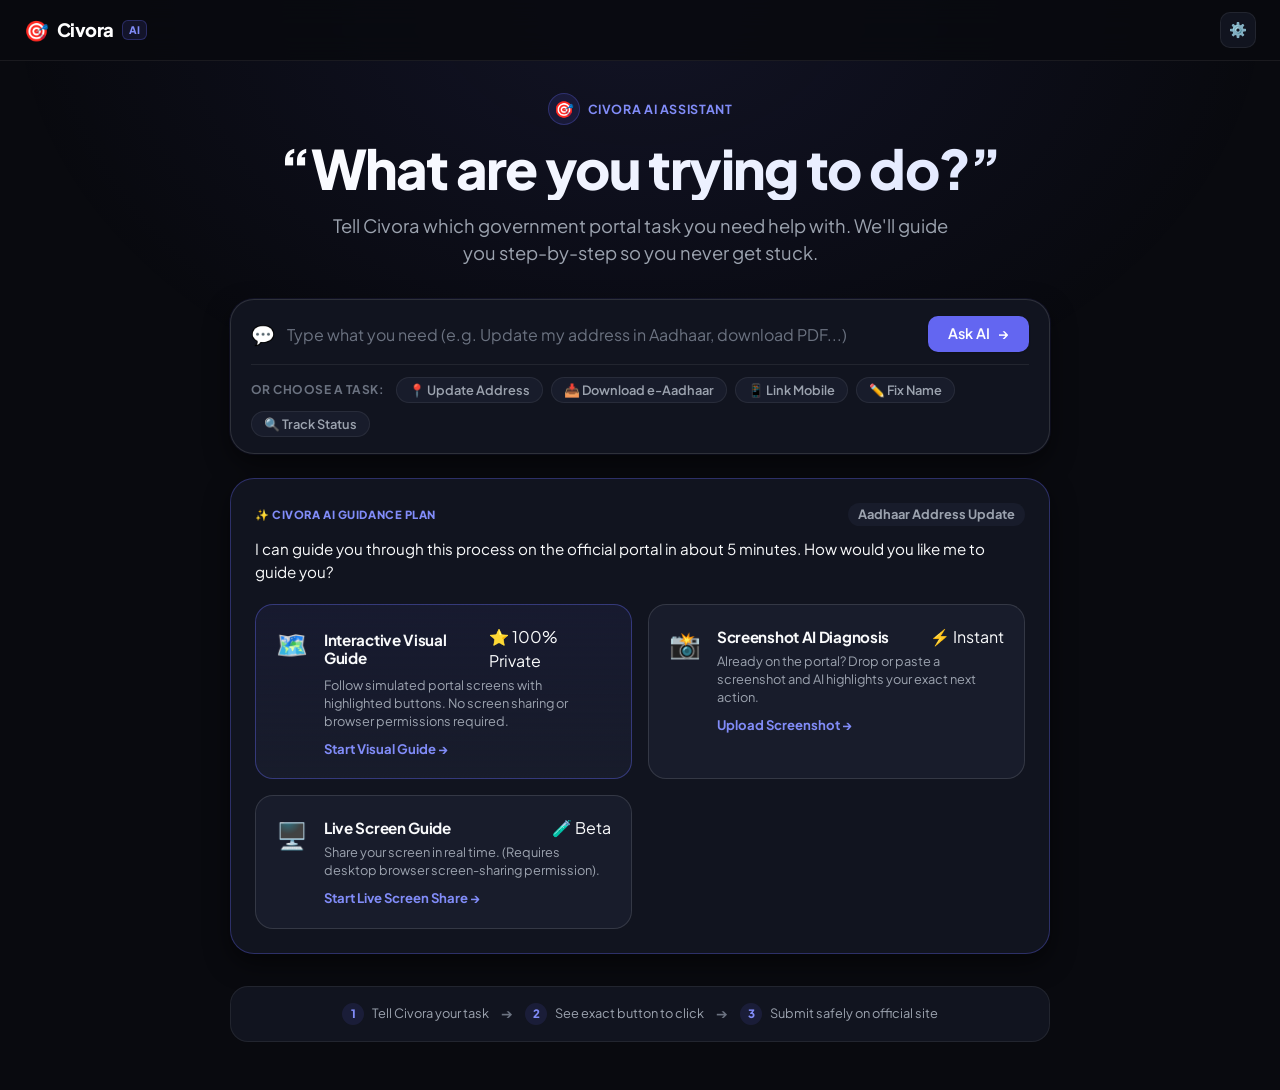
==== commit c8b05992: "feat: Clearly separate the 3 modes, prioritizing Visual & Screenshot and marking Live Screen as Expe" ====
--- a/index.html
+++ b/index.html
@@ -95,7 +95,7 @@
           </p>
 
           <div class="guidance-options-grid">
-            <!-- Method 1: Interactive Visual Guide -->
+            <!-- Method 1: Interactive Visual Guide (Primary) -->
             <div class="guidance-method-card primary" id="btnChooseVisualMethod">
               <div class="method-icon">🗺️</div>
               <div class="method-info">
@@ -103,12 +103,12 @@
                   <h4>Interactive Visual Guide</h4>
                   <span class="tag-badge recommended">⭐ 100% Private</span>
                 </div>
-                <p>Follow simulated portal screens with highlighted buttons. No screen sharing required.</p>
+                <p>Follow simulated portal screens with highlighted buttons. No screen sharing or browser permissions required.</p>
                 <div class="method-action-text">Start Visual Guide →</div>
               </div>
             </div>
 
-            <!-- Method 2: Screenshot AI Diagnosis -->
+            <!-- Method 2: Screenshot AI Diagnosis (Primary) -->
             <div class="guidance-method-card" id="btnChooseScreenshotMethod">
               <div class="method-icon">📸</div>
               <div class="method-info">
@@ -116,8 +116,21 @@
                   <h4>Screenshot AI Diagnosis</h4>
                   <span class="tag-badge">⚡ Instant</span>
                 </div>
-                <p>Already on the portal? Drop or paste a screenshot and AI tells you where to click.</p>
+                <p>Already on the portal? Drop or paste a screenshot and AI highlights your exact next action.</p>
                 <div class="method-action-text">Upload Screenshot →</div>
+              </div>
+            </div>
+
+            <!-- Method 3: Live Screen Guidance (Experimental Beta) -->
+            <div class="guidance-method-card" id="btnChooseLiveMethod">
+              <div class="method-icon">🖥️</div>
+              <div class="method-info">
+                <div class="method-title-row">
+                  <h4>Live Screen Guide</h4>
+                  <span class="tag-badge">🧪 Beta</span>
+                </div>
+                <p>Share your screen in real time. (Requires desktop browser screen-sharing permission).</p>
+                <div class="method-action-text">Start Live Screen Share →</div>
               </div>
             </div>
           </div>
@@ -289,14 +302,18 @@
                 <div class="upload-icon-v1">📸</div>
                 <h3>Drop your screenshot here</h3>
                 <p>Drag and drop an image, or click to browse.<br>You can also press <kbd>Ctrl+V</kbd> to paste directly.</p>
-                <button class="btn btn-secondary btn-sm" style="margin-top: var(--space-3);">
-                  Select File from Computer
-                </button>
-              </div>
-            </div>
-
             <!-- Uploaded preview -->
-            <img class="screen-image" id="ssScreenImage" alt="Uploaded screenshot">
+            <div class="screen-preview-container" style="position: relative; width: 100%; display: flex; align-items: center; justify-content: center;">
+              <img class="screen-image" id="ssScreenImage" alt="Uploaded screenshot">
+              
+              <!-- Guidance Pointer Overlay -->
+              <div class="guidance-pointer" id="ssPointer" style="position: absolute; display: none; z-index: 10; pointer-events: none;">
+                <div class="pointer-ring"></div>
+                <div class="pointer-badge" style="position: absolute; top: -24px; left: 50%; transform: translateX(-50%); background: #6366F1; color: white; padding: 2px 8px; border-radius: 999px; font-size: 0.7rem; font-weight: 800; white-space: nowrap; box-shadow: 0 2px 8px rgba(0,0,0,0.3);">
+                  👆 Do This
+                </div>
+              </div>
+            </div>
 
             <!-- Analyzing overlay -->
             <div class="analyzing-overlay" id="ssAnalyzing">
@@ -332,13 +349,20 @@
       </div>
     </section>
 
-    <!-- ===== LIVE MODE (POWER USER WORKSPACE) ===== -->
+    <!-- ===== LIVE MODE (EXPERIMENTAL BETA WORKSPACE) ===== -->
     <section class="workspace" id="liveModeWorkspace">
       <div class="workspace-container">
+        
+        <!-- Experimental Beta Notice -->
+        <div class="tip-box-v1" style="background: rgba(99, 102, 241, 0.08); border: 1px solid rgba(99, 102, 241, 0.25); margin-bottom: var(--space-4);">
+          <span>🧪</span>
+          <span><strong>Experimental Beta Feature:</strong> Live screen guidance requires browser screen-sharing permissions. For a 100% private zero-permission experience, we recommend using the <strong>Visual Guide</strong> or <strong>Screenshot Guide</strong>.</span>
+        </div>
+
         <div class="workspace-toolbar">
           <div class="toolbar-left">
             <span class="status-dot active"></span>
-            <h2 class="workspace-title">Live Screen Sharing</h2>
+            <h2 class="workspace-title">Live Screen Sharing (Beta)</h2>
           </div>
           <div class="toolbar-right">
             <button class="btn btn-sm btn-ghost" id="btnAnalyzeNow">🔍 Analyze Frame</button>
@@ -349,9 +373,9 @@
           <canvas class="live-canvas-full" id="liveCanvas"></canvas>
           <div class="live-placeholder-full" id="livePlaceholder">
             <div class="placeholder-content">
-              <div class="placeholder-icon-lg">📱</div>
-              <h2>Share your screen to begin</h2>
-              <p>Civora will track your progress on the government portal in real time.</p>
+              <div class="placeholder-icon-lg">🖥️</div>
+              <h2>Share your screen to begin (Beta)</h2>
+              <p>Civora will analyze your screen in real time. (Requires desktop browser screen-sharing permission).</p>
               <button class="btn btn-primary btn-lg" id="btnStartCapture">
                 <span>Share Screen</span>
               </button>
--- a/index.css
+++ b/index.css
@@ -986,12 +986,58 @@
   opacity: 0.8;
 }
 
+.screen-preview-container {
+  position: relative;
+  width: 100%;
+  padding: var(--space-4);
+  display: flex;
+  align-items: center;
+  justify-content: center;
+  min-height: 380px;
+}
+
 .screen-image {
   width: 100%;
+  max-width: 100%;
   height: auto;
-  max-height: 520px;
+  max-height: 540px;
   object-fit: contain;
+  border-radius: var(--radius-lg);
   display: none;
+  border: 1px solid var(--border-subtle);
+  box-shadow: var(--shadow-md);
+}
+
+.screen-image.visible {
+  display: block;
+}
+
+/* Guidance Pointer Target Spotlight */
+.guidance-pointer {
+  position: absolute;
+  display: none;
+  z-index: 20;
+  pointer-events: none;
+}
+
+.guidance-pointer.visible {
+  display: block;
+}
+
+.pointer-ring {
+  width: 54px;
+  height: 54px;
+  border: 3.5px solid #6366F1;
+  border-radius: 50%;
+  position: relative;
+  animation: pointerPulse 1.8s infinite;
+  box-shadow: 0 0 0 4px rgba(99, 102, 241, 0.3), 0 0 20px rgba(99, 102, 241, 0.6);
+}
+
+@keyframes pointerPulse {
+  0% { transform: scale(0.95); opacity: 0.9; }
+  50% { transform: scale(1.15); opacity: 1; box-shadow: 0 0 0 8px rgba(99, 102, 241, 0.4), 0 0 25px rgba(99, 102, 241, 0.8); }
+  100% { transform: scale(0.95); opacity: 0.9; }
 }
 
 .screenshot-action-footer {
@@ -1457,6 +1503,112 @@
   position: relative;
 }
 
+/* Action Callout Banner (See -> Understand -> Do) */
+.visual-action-callout {
+  background: #11141F;
+  border: 1.5px solid rgba(99, 102, 241, 0.4);
+  border-radius: var(--radius-xl);
+  padding: var(--space-4) var(--space-5);
+  margin-bottom: var(--space-4);
+  text-align: left;
+  box-shadow: 0 4px 12px rgba(0, 0, 0, 0.2);
+}
+
+.visual-action-callout.security-warning {
+  border-color: rgba(245, 158, 11, 0.4);
+  background: rgba(245, 158, 11, 0.05);
+}
+
+.callout-step-badge {
+  display: inline-block;
+  font-size: 0.68rem;
+  font-weight: 800;
+  color: var(--primary-light);
+  letter-spacing: 0.05em;
+  margin-bottom: 2px;
+}
+
+.callout-instruction {
+  font-size: 1rem;
+  font-weight: 700;
+  color: var(--text-primary);
+  line-height: 1.35;
+}
+
+.callout-subtext {
+  font-size: 0.78rem;
+  color: var(--text-secondary);
+  margin-top: 2px;
+}
+
+/* Review & Confirm Styles */
+.portal-review-box {
+  background: white;
+  border: 1.5px solid #E5E7EB;
+  border-radius: 10px;
+  padding: 16px;
+}
+
+.review-row {
+  display: flex;
+  flex-direction: column;
+  gap: 2px;
+  padding: 10px 0;
+  border-bottom: 1px solid #F3F4F6;
+}
+
+.review-label {
+  font-size: 0.75rem;
+  font-weight: 700;
+  color: #6B7280;
+  text-transform: uppercase;
+}
+
+.review-value {
+  font-size: 0.9rem;
+  font-weight: 600;
+  color: #111827;
+}
+
+.confirm-box {
+  background: white;
+  border: 1.5px solid #10B981;
+  border-radius: 10px;
+  padding: 24px;
+  text-align: center;
+}
+
+.confirm-icon {
+  font-size: 2.5rem;
+  margin-bottom: 8px;
+}
+
+.confirm-box h3 {
+  color: #065F46;
+  font-size: 1.15rem;
+  font-weight: 800;
+  margin-bottom: 4px;
+}
+
+.srn-pill {
+  display: inline-block;
+  margin-top: 12px;
+  background: #ECFDF5;
+  color: #065F46;
+  border: 1.5px solid #A7F3D0;
+  padding: 6px 16px;
+  border-radius: var(--radius-full);
+  font-family: var(--font-mono);
+  font-size: 0.9rem;
+}
+
+.appointment-card {
+  background: white;
+  border: 1.5px solid #E5E7EB;
+  border-radius: 10px;
+  padding: 16px;
+}
+
 /* ============================================================
    RESPONSIVE DESIGN (MOBILE-FIRST POLISH)
    ============================================================ */
@@ -1476,11 +1628,11 @@
   }
 
   .landing-section {
-    padding: var(--space-8) var(--space-4);
+    padding: var(--space-6) var(--space-3);
   }
 
-  .hero-title {
-    font-size: 2.1rem;
+  .assistant-main-prompt {
+    font-size: 2rem;
   }
 
   .mode-launch-grid {
@@ -1515,3 +1667,4 @@
 }
 
 
+
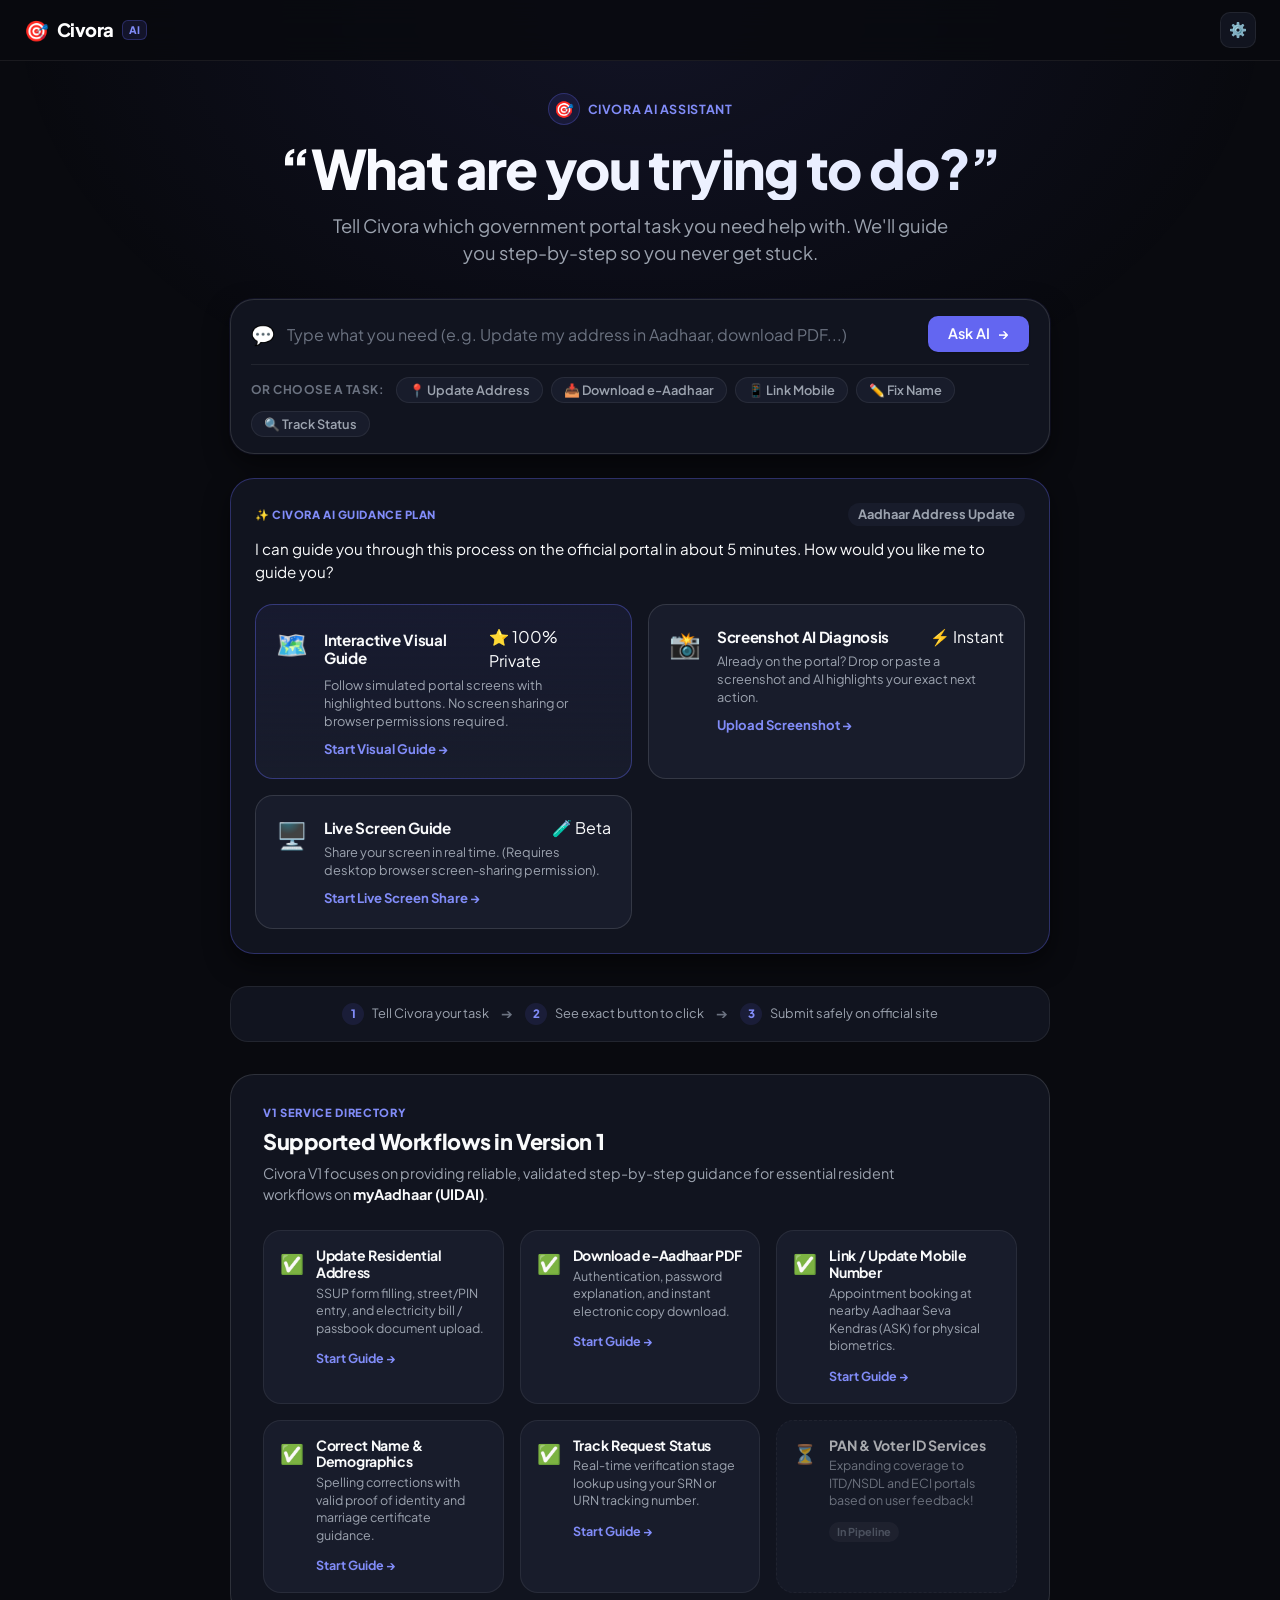
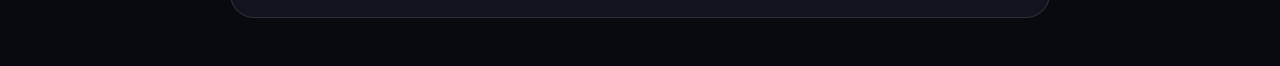
==== commit 35849222: "feat: Define focused and reliable V1 Service Scope directory (Aadhaar Services) with clear workflow " ====
--- a/index.html
+++ b/index.html
@@ -137,7 +137,7 @@
         </div>
 
         <!-- 3-Second Mental Model -->
-        <div class="mental-model-row">
+        <div class="mental-model-row" style="margin-bottom: var(--space-8);">
           <div class="model-step">
             <span class="model-num">1</span>
             <span>Tell Civora your task</span>
@@ -151,6 +151,73 @@
           <div class="model-step">
             <span class="model-num">3</span>
             <span>Submit safely on official site</span>
+          </div>
+        </div>
+
+        <!-- V1 Supported Services & Scope Directory -->
+        <div class="service-scope-directory">
+          <div class="scope-header">
+            <span class="scope-badge">V1 SERVICE DIRECTORY</span>
+            <h3 class="scope-title">Supported Workflows in Version 1</h3>
+            <p class="scope-desc">
+              Civora V1 focuses on providing reliable, validated step-by-step guidance for essential resident workflows on <strong>myAadhaar (UIDAI)</strong>.
+            </p>
+          </div>
+
+          <div class="scope-grid">
+            <div class="scope-card active" data-workflow="update-address">
+              <div class="scope-status-icon">✅</div>
+              <div class="scope-info">
+                <h4>Update Residential Address</h4>
+                <p>SSUP form filling, street/PIN entry, and electricity bill / passbook document upload.</p>
+                <span class="scope-link">Start Guide →</span>
+              </div>
+            </div>
+
+            <div class="scope-card active" data-workflow="download-aadhaar">
+              <div class="scope-status-icon">✅</div>
+              <div class="scope-info">
+                <h4>Download e-Aadhaar PDF</h4>
+                <p>Authentication, password explanation, and instant electronic copy download.</p>
+                <span class="scope-link">Start Guide →</span>
+              </div>
+            </div>
+
+            <div class="scope-card active" data-workflow="update-mobile">
+              <div class="scope-status-icon">✅</div>
+              <div class="scope-info">
+                <h4>Link / Update Mobile Number</h4>
+                <p>Appointment booking at nearby Aadhaar Seva Kendras (ASK) for physical biometrics.</p>
+                <span class="scope-link">Start Guide →</span>
+              </div>
+            </div>
+
+            <div class="scope-card active" data-workflow="update-name">
+              <div class="scope-status-icon">✅</div>
+              <div class="scope-info">
+                <h4>Correct Name & Demographics</h4>
+                <p>Spelling corrections with valid proof of identity and marriage certificate guidance.</p>
+                <span class="scope-link">Start Guide →</span>
+              </div>
+            </div>
+
+            <div class="scope-card active" data-workflow="check-status">
+              <div class="scope-status-icon">✅</div>
+              <div class="scope-info">
+                <h4>Track Request Status</h4>
+                <p>Real-time verification stage lookup using your SRN or URN tracking number.</p>
+                <span class="scope-link">Start Guide →</span>
+              </div>
+            </div>
+
+            <div class="scope-card coming-soon">
+              <div class="scope-status-icon">⏳</div>
+              <div class="scope-info">
+                <h4>PAN & Voter ID Services</h4>
+                <p>Expanding coverage to ITD/NSDL and ECI portals based on user feedback!</p>
+                <span class="scope-tag">In Pipeline</span>
+              </div>
+            </div>
           </div>
         </div>
 
--- a/index.css
+++ b/index.css
@@ -565,31 +565,112 @@
   color: var(--text-tertiary);
   font-size: 0.85rem;
 }
-  font-weight: 600;
-  padding: 6px 14px;
+
+/* ===== V1 SERVICE SCOPE DIRECTORY ===== */
+.service-scope-directory {
+  background: var(--bg-surface);
+  border: 1px solid var(--border-default);
+  border-radius: var(--radius-2xl);
+  padding: var(--space-6) var(--space-8);
+  margin-top: var(--space-6);
+  text-align: left;
+}
+
+.scope-header {
+  margin-bottom: var(--space-6);
+}
+
+.scope-badge {
+  display: inline-block;
+  font-size: 0.7rem;
+  font-weight: 800;
+  color: var(--primary-light);
+  letter-spacing: 0.06em;
+  margin-bottom: var(--space-2);
+}
+
+.scope-title {
+  font-size: 1.35rem;
+  font-weight: 800;
+  color: var(--text-primary);
+  margin-bottom: var(--space-2);
+}
+
+.scope-desc {
+  font-size: 0.9rem;
+  color: var(--text-secondary);
+  line-height: 1.5;
+  max-width: 680px;
+}
+
+.scope-desc strong {
+  color: var(--text-primary);
+}
+
+.scope-grid {
+  display: grid;
+  grid-template-columns: repeat(auto-fit, minmax(240px, 1fr));
+  gap: var(--space-4);
+}
+
+.scope-card {
+  background: var(--bg-surface-elevated);
+  border: 1px solid var(--border-subtle);
+  border-radius: var(--radius-xl);
+  padding: var(--space-4);
+  display: flex;
+  gap: var(--space-3);
+  transition: all var(--transition-fast);
+}
+
+.scope-card.active {
   cursor: pointer;
-  transition: all var(--transition-fast);
-}
-
-.service-chip:hover {
+}
+
+.scope-card.active:hover {
   background: var(--bg-surface-hover);
   border-color: var(--border-strong);
-  color: var(--text-primary);
-  transform: translateY(-1px);
-}
-
-/* Simple 3-Step Flow */
-.simple-steps-banner {
-  display: flex;
-  align-items: center;
-  justify-content: center;
-  gap: var(--space-6);
-  padding: var(--space-6) var(--space-8);
-  background: var(--bg-surface);
-  border: 1px solid var(--border-subtle);
-  border-radius: var(--radius-xl);
-  max-width: 820px;
-  margin: 0 auto;
+  transform: translateY(-2px);
+}
+
+.scope-card.coming-soon {
+  opacity: 0.65;
+  border-style: dashed;
+}
+
+.scope-status-icon {
+  font-size: 1.2rem;
+  flex-shrink: 0;
+  margin-top: 2px;
+}
+
+.scope-info h4 {
+  font-size: 0.88rem;
+  font-weight: 700;
+  margin-bottom: 4px;
+}
+
+.scope-info p {
+  font-size: 0.78rem;
+  color: var(--text-secondary);
+  line-height: 1.4;
+  margin-bottom: 8px;
+}
+
+.scope-link {
+  font-size: 0.78rem;
+  font-weight: 700;
+  color: var(--primary-light);
+}
+
+.scope-tag {
+  display: inline-block;
+  font-size: 0.68rem;
+  font-weight: 700;
+  padding: 2px 8px;
+  background: rgba(255, 255, 255, 0.06);
+  border-radius: var(--radius-full);
+  color: var(--text-tertiary);
 }
 
 .step-item-simple {
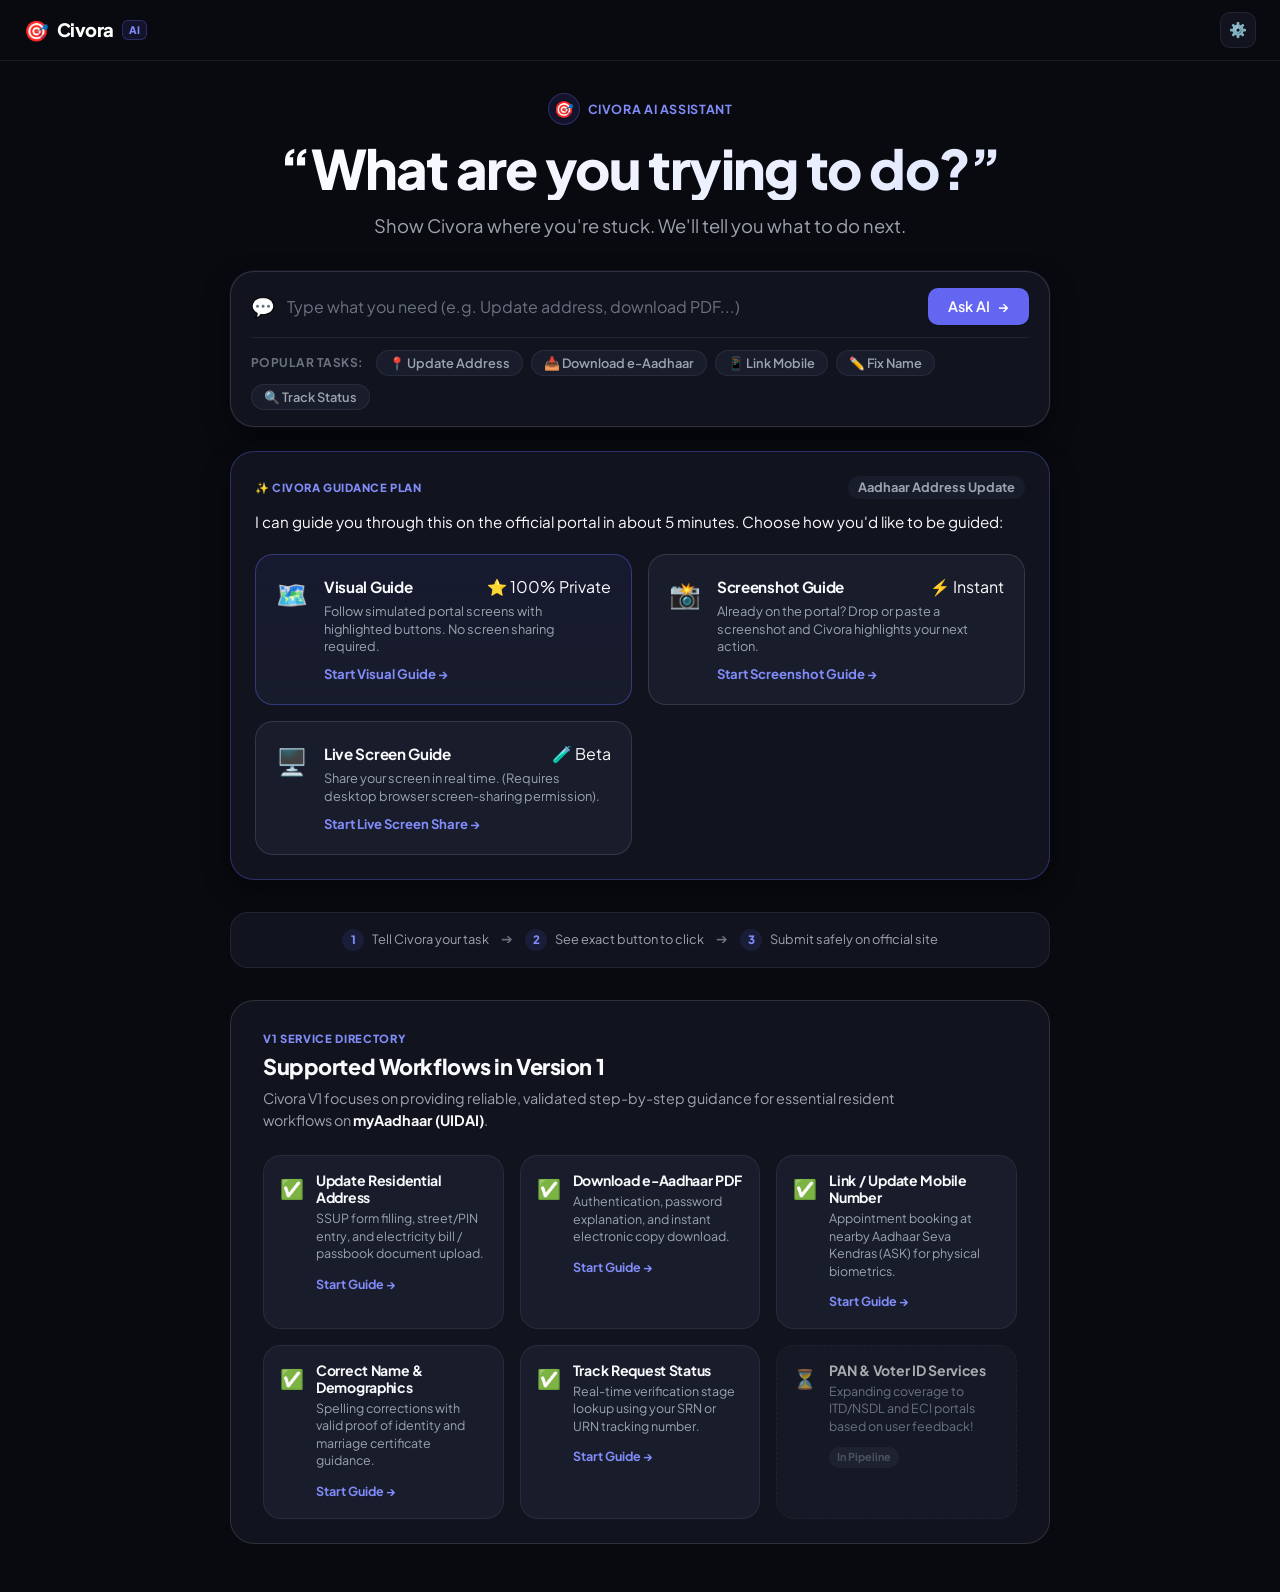
==== commit 6795e1d7: "feat: Standardize simple copy & terminology with the core message: 'Show Civora where you are stuck." ====
--- a/index.html
+++ b/index.html
@@ -56,7 +56,7 @@
         </h1>
 
         <p class="assistant-subtitle">
-          Tell Civora which government portal task you need help with. We'll guide you step-by-step so you never get stuck.
+          Show Civora where you're stuck. We'll tell you what to do next.
         </p>
 
         <!-- Intelligent Assistant Prompt Box -->
@@ -64,7 +64,7 @@
           <div class="prompt-input-wrapper">
             <span class="prompt-icon">💬</span>
             <input type="text" id="aiServiceSearchInput" class="ai-search-input" 
-                   placeholder="Type what you need (e.g. Update my address in Aadhaar, download PDF...)"
+                   placeholder="Type what you need (e.g. Update address, download PDF...)"
                    autocomplete="off">
             <button class="btn btn-primary" id="btnLaunchSearchGuide">
               <span>Ask AI</span>
@@ -74,7 +74,7 @@
 
           <!-- Quick Service Suggestion Chips -->
           <div class="prompt-quick-chips">
-            <span class="chips-label">Or choose a task:</span>
+            <span class="chips-label">Popular tasks:</span>
             <button class="service-chip" data-workflow="update-address">📍 Update Address</button>
             <button class="service-chip" data-workflow="download-aadhaar">📥 Download e-Aadhaar</button>
             <button class="service-chip" data-workflow="update-mobile">📱 Link Mobile</button>
@@ -86,42 +86,42 @@
         <!-- AI Guidance Method Selection (Conversational response card) -->
         <div class="ai-assistant-response" id="aiAssistantResponse">
           <div class="response-header">
-            <span class="response-ai-tag">✨ CIVORA AI GUIDANCE PLAN</span>
+            <span class="response-ai-tag">✨ CIVORA GUIDANCE PLAN</span>
             <span class="response-service-name" id="responseServiceName">Aadhaar Address Update</span>
           </div>
 
           <p class="response-text" id="responseServiceDesc">
-            I can guide you through this process on the official portal in about 5 minutes. How would you like me to guide you?
+            I can guide you through this on the official portal in about 5 minutes. Choose how you'd like to be guided:
           </p>
 
           <div class="guidance-options-grid">
-            <!-- Method 1: Interactive Visual Guide (Primary) -->
+            <!-- Method 1: Visual Guide (Primary) -->
             <div class="guidance-method-card primary" id="btnChooseVisualMethod">
               <div class="method-icon">🗺️</div>
               <div class="method-info">
                 <div class="method-title-row">
-                  <h4>Interactive Visual Guide</h4>
+                  <h4>Visual Guide</h4>
                   <span class="tag-badge recommended">⭐ 100% Private</span>
                 </div>
-                <p>Follow simulated portal screens with highlighted buttons. No screen sharing or browser permissions required.</p>
+                <p>Follow simulated portal screens with highlighted buttons. No screen sharing required.</p>
                 <div class="method-action-text">Start Visual Guide →</div>
               </div>
             </div>
 
-            <!-- Method 2: Screenshot AI Diagnosis (Primary) -->
+            <!-- Method 2: Screenshot Guide (Primary) -->
             <div class="guidance-method-card" id="btnChooseScreenshotMethod">
               <div class="method-icon">📸</div>
               <div class="method-info">
                 <div class="method-title-row">
-                  <h4>Screenshot AI Diagnosis</h4>
+                  <h4>Screenshot Guide</h4>
                   <span class="tag-badge">⚡ Instant</span>
                 </div>
-                <p>Already on the portal? Drop or paste a screenshot and AI highlights your exact next action.</p>
-                <div class="method-action-text">Upload Screenshot →</div>
-              </div>
-            </div>
-
-            <!-- Method 3: Live Screen Guidance (Experimental Beta) -->
+                <p>Already on the portal? Drop or paste a screenshot and Civora highlights your next action.</p>
+                <div class="method-action-text">Start Screenshot Guide →</div>
+              </div>
+            </div>
+
+            <!-- Method 3: Live Screen Guide (Experimental Beta) -->
             <div class="guidance-method-card" id="btnChooseLiveMethod">
               <div class="method-icon">🖥️</div>
               <div class="method-info">
@@ -351,7 +351,7 @@
       <div class="workspace-container">
         <div class="workspace-toolbar">
           <div class="toolbar-left">
-            <h2 class="workspace-title">Screenshot AI Guide</h2>
+            <h2 class="workspace-title">Screenshot Guide</h2>
             <span class="step-pill">Gemini 3.6 Vision</span>
           </div>
           <div class="toolbar-right">
@@ -429,7 +429,7 @@
         <div class="workspace-toolbar">
           <div class="toolbar-left">
             <span class="status-dot active"></span>
-            <h2 class="workspace-title">Live Screen Sharing (Beta)</h2>
+            <h2 class="workspace-title">Live Screen Guide (Beta)</h2>
           </div>
           <div class="toolbar-right">
             <button class="btn btn-sm btn-ghost" id="btnAnalyzeNow">🔍 Analyze Frame</button>
--- a/index.css
+++ b/index.css
@@ -61,9 +61,9 @@
   --shadow-lg: 0 10px 25px rgba(0, 0, 0, 0.5);
   --shadow-xl: 0 20px 40px rgba(0, 0, 0, 0.6);
 
-  /* Transitions */
-  --transition-fast: 0.15s ease;
-  --transition-base: 0.2s cubic-bezier(0.2, 0.8, 0.2, 1);
+  /* Performance Optimized Transitions (Ultra-fast & lightweight) */
+  --transition-fast: 0.1s ease;
+  --transition-base: 0.15s ease;
 }
 
 /* Base Reset */
@@ -91,20 +91,6 @@
   overflow-x: hidden;
 }
 
-/* Subtle background illumination (non-intrusive) */
-body::before {
-  content: '';
-  position: fixed;
-  top: 0;
-  left: 50%;
-  transform: translateX(-50%);
-  width: 100vw;
-  height: 450px;
-  background: radial-gradient(ellipse at 50% 0%, rgba(99, 102, 241, 0.1) 0%, transparent 70%);
-  pointer-events: none;
-  z-index: 0;
-}
-
 /* Typography Utilities */
 h1, h2, h3, h4 {
   font-weight: 700;
@@ -119,16 +105,15 @@
   -webkit-text-fill-color: transparent;
 }
 
-/* ===== APP HEADER ===== */
+/* ===== APP HEADER (Optimized 60fps GPU rendering) ===== */
 .app-header {
   position: sticky;
   top: 0;
   z-index: 100;
-  background: rgba(9, 10, 15, 0.85);
-  backdrop-filter: blur(16px);
-  -webkit-backdrop-filter: blur(16px);
+  background: #090A0F;
   border-bottom: 1px solid var(--border-subtle);
   padding: var(--space-3) var(--space-6);
+  transform: translateZ(0);
 }
 
 .header-inner {
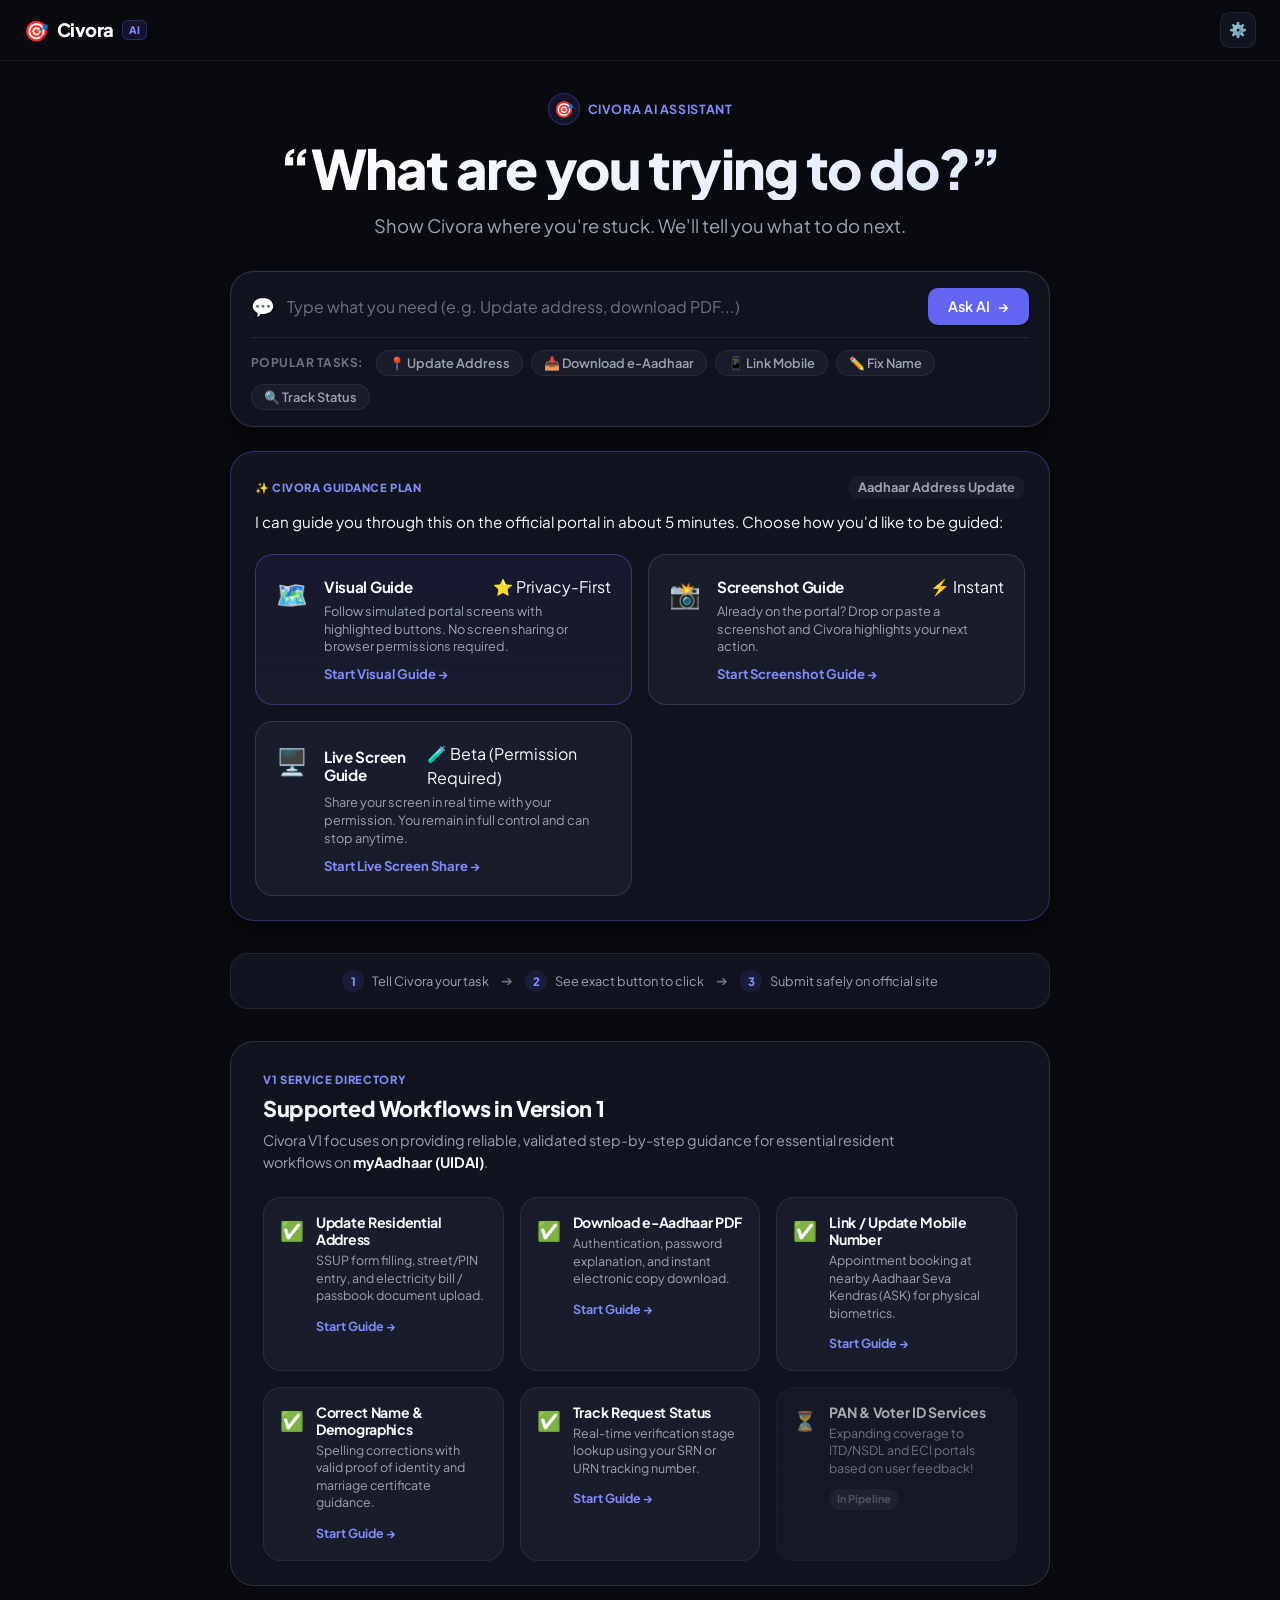
==== commit bdc8c248: "feat: Balance privacy & trust messaging with 'Privacy-first' badges, clear permission controls, and " ====
--- a/index.html
+++ b/index.html
@@ -26,7 +26,7 @@
       <div class="header-actions">
         <div class="privacy-badge" id="privacyBadge">
           <span class="badge-dot"></span>
-          <span>100% Private</span>
+          <span>Privacy-First</span>
         </div>
         <button class="btn btn-ghost btn-sm" id="btnBackToModes" style="display: none;">
           <span>←</span>
@@ -101,9 +101,9 @@
               <div class="method-info">
                 <div class="method-title-row">
                   <h4>Visual Guide</h4>
-                  <span class="tag-badge recommended">⭐ 100% Private</span>
+                  <span class="tag-badge recommended">⭐ Privacy-First</span>
                 </div>
-                <p>Follow simulated portal screens with highlighted buttons. No screen sharing required.</p>
+                <p>Follow simulated portal screens with highlighted buttons. No screen sharing or browser permissions required.</p>
                 <div class="method-action-text">Start Visual Guide →</div>
               </div>
             </div>
@@ -127,9 +127,9 @@
               <div class="method-info">
                 <div class="method-title-row">
                   <h4>Live Screen Guide</h4>
-                  <span class="tag-badge">🧪 Beta</span>
+                  <span class="tag-badge">🧪 Beta (Permission Required)</span>
                 </div>
-                <p>Share your screen in real time. (Requires desktop browser screen-sharing permission).</p>
+                <p>Share your screen in real time with your permission. You remain in full control and can stop anytime.</p>
                 <div class="method-action-text">Start Live Screen Share →</div>
               </div>
             </div>
@@ -423,7 +423,7 @@
         <!-- Experimental Beta Notice -->
         <div class="tip-box-v1" style="background: rgba(99, 102, 241, 0.08); border: 1px solid rgba(99, 102, 241, 0.25); margin-bottom: var(--space-4);">
           <span>🧪</span>
-          <span><strong>Experimental Beta Feature:</strong> Live screen guidance requires browser screen-sharing permissions. For a 100% private zero-permission experience, we recommend using the <strong>Visual Guide</strong> or <strong>Screenshot Guide</strong>.</span>
+          <span><strong>Experimental Feature:</strong> Live screen guidance requires your browser screen-sharing permission. You remain in full control and can stop anytime. For a zero-permission option, use the <strong>Visual Guide</strong> or <strong>Screenshot Guide</strong>.</span>
         </div>
 
         <div class="workspace-toolbar">
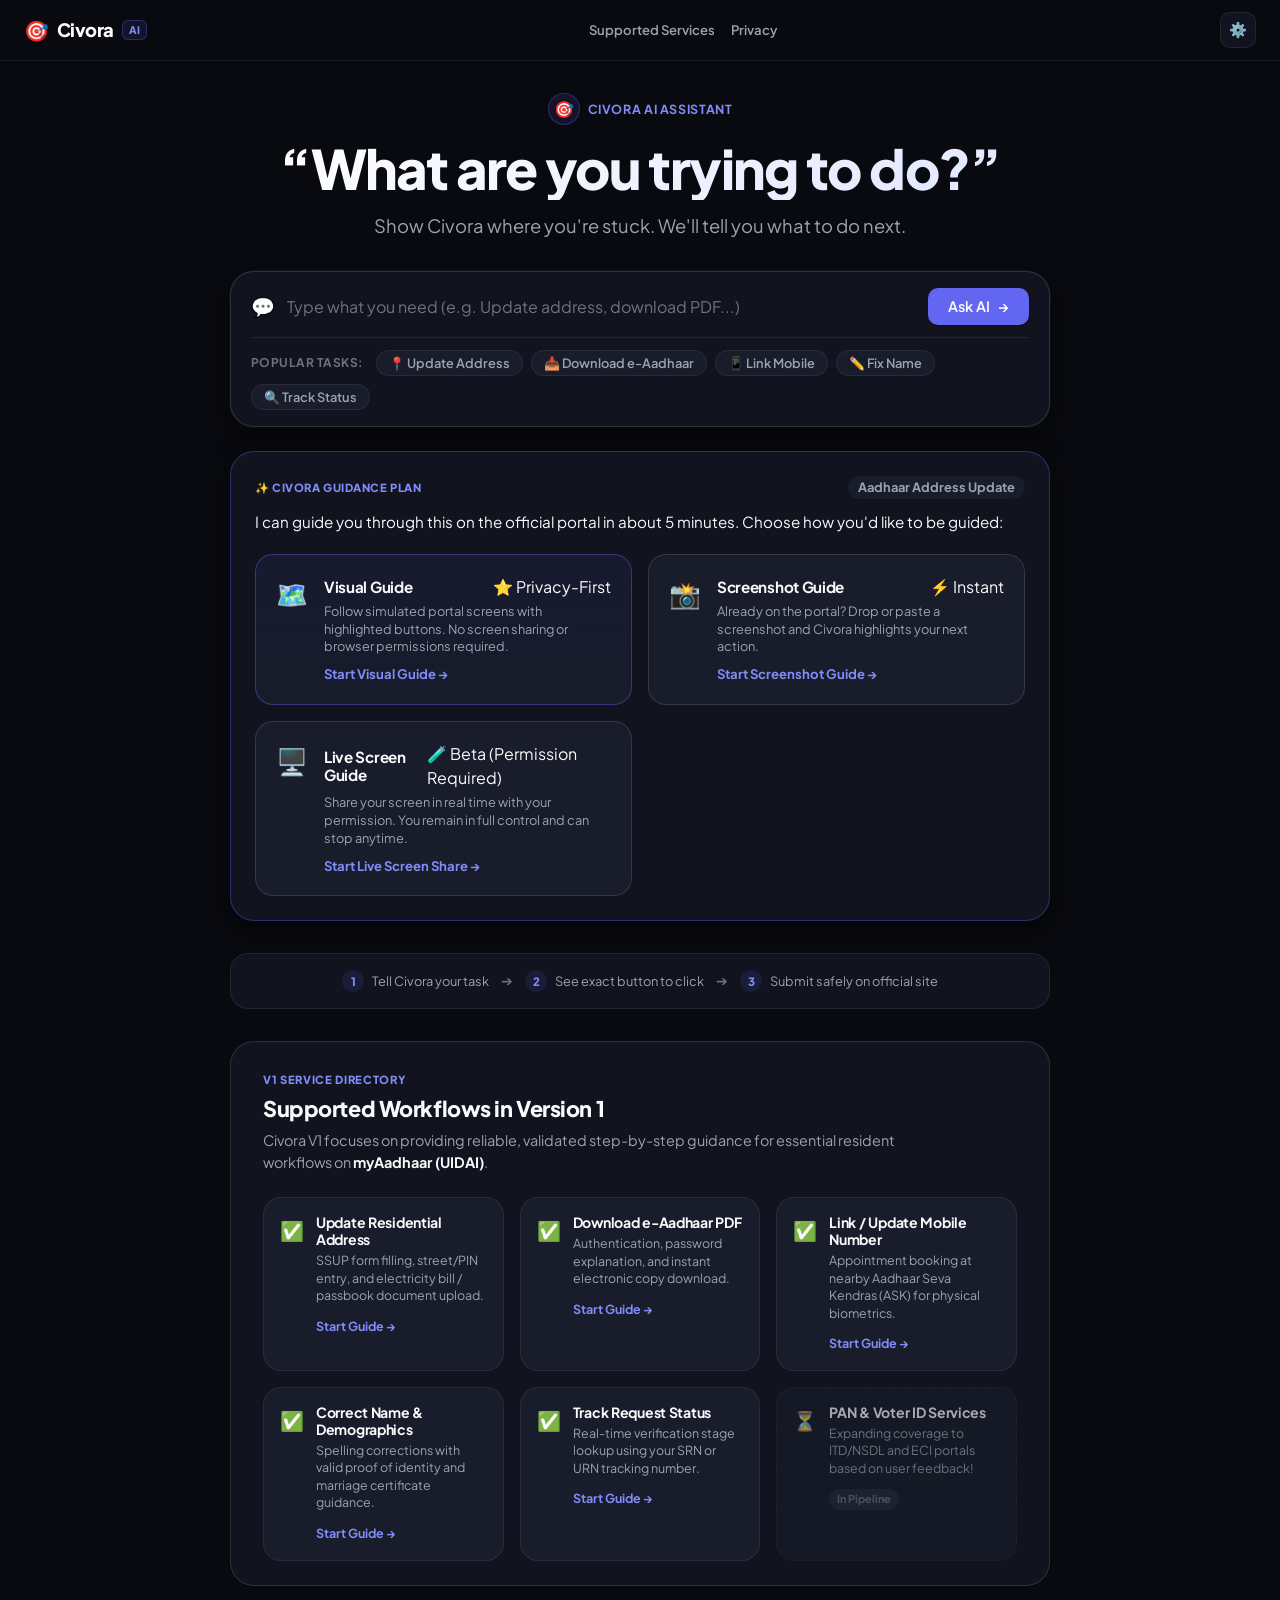
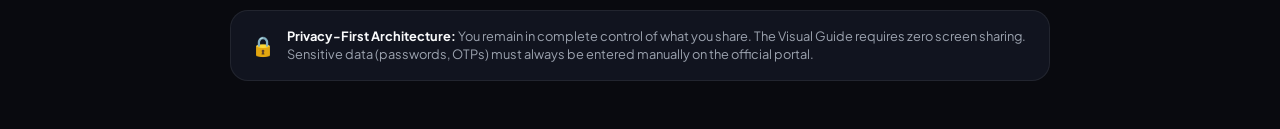
==== commit 49412811: "feat: Implement Step 1 UI/UX simplification principles with clean header navigation, progressive dis" ====
--- a/index.html
+++ b/index.html
@@ -23,6 +23,11 @@
         <span class="logo-badge">AI</span>
       </div>
 
+      <nav class="header-nav">
+        <a href="#serviceDirectory" class="nav-link">Supported Services</a>
+        <a href="#privacyInfo" class="nav-link">Privacy</a>
+      </nav>
+
       <div class="header-actions">
         <div class="privacy-badge" id="privacyBadge">
           <span class="badge-dot"></span>
@@ -155,7 +160,7 @@
         </div>
 
         <!-- V1 Supported Services & Scope Directory -->
-        <div class="service-scope-directory">
+        <div class="service-scope-directory" id="serviceDirectory">
           <div class="scope-header">
             <span class="scope-badge">V1 SERVICE DIRECTORY</span>
             <h3 class="scope-title">Supported Workflows in Version 1</h3>
@@ -217,6 +222,17 @@
                 <p>Expanding coverage to ITD/NSDL and ECI portals based on user feedback!</p>
                 <span class="scope-tag">In Pipeline</span>
               </div>
+            </div>
+          </div>
+        </div>
+
+        <!-- Compact Privacy & Trust Note -->
+        <div class="privacy-trust-footer" id="privacyInfo">
+          <div class="privacy-footer-card">
+            <span class="privacy-footer-icon">🔒</span>
+            <div class="privacy-footer-text">
+              <strong>Privacy-First Architecture:</strong> You remain in complete control of what you share. 
+              The Visual Guide requires zero screen sharing. Sensitive data (passwords, OTPs) must always be entered manually on the official portal.
             </div>
           </div>
         </div>
--- a/index.css
+++ b/index.css
@@ -151,6 +151,24 @@
   padding: 1px 6px;
   border-radius: var(--radius-sm);
   text-transform: uppercase;
+}
+
+.header-nav {
+  display: flex;
+  align-items: center;
+  gap: var(--space-4);
+}
+
+.nav-link {
+  color: var(--text-secondary);
+  font-size: 0.82rem;
+  font-weight: 600;
+  text-decoration: none;
+  transition: color var(--transition-fast);
+}
+
+.nav-link:hover {
+  color: var(--text-primary);
 }
 
 .header-actions {
@@ -658,6 +676,37 @@
   color: var(--text-tertiary);
 }
 
+/* Compact Privacy & Trust Footer Note */
+.privacy-trust-footer {
+  margin-top: var(--space-6);
+  text-align: left;
+}
+
+.privacy-footer-card {
+  background: var(--bg-surface);
+  border: 1px solid var(--border-subtle);
+  border-radius: var(--radius-xl);
+  padding: var(--space-4) var(--space-5);
+  display: flex;
+  align-items: center;
+  gap: var(--space-3);
+}
+
+.privacy-footer-icon {
+  font-size: 1.2rem;
+  flex-shrink: 0;
+}
+
+.privacy-footer-text {
+  font-size: 0.8rem;
+  color: var(--text-secondary);
+  line-height: 1.45;
+}
+
+.privacy-footer-text strong {
+  color: var(--text-primary);
+}
+
 .step-item-simple {
   display: flex;
   align-items: center;
